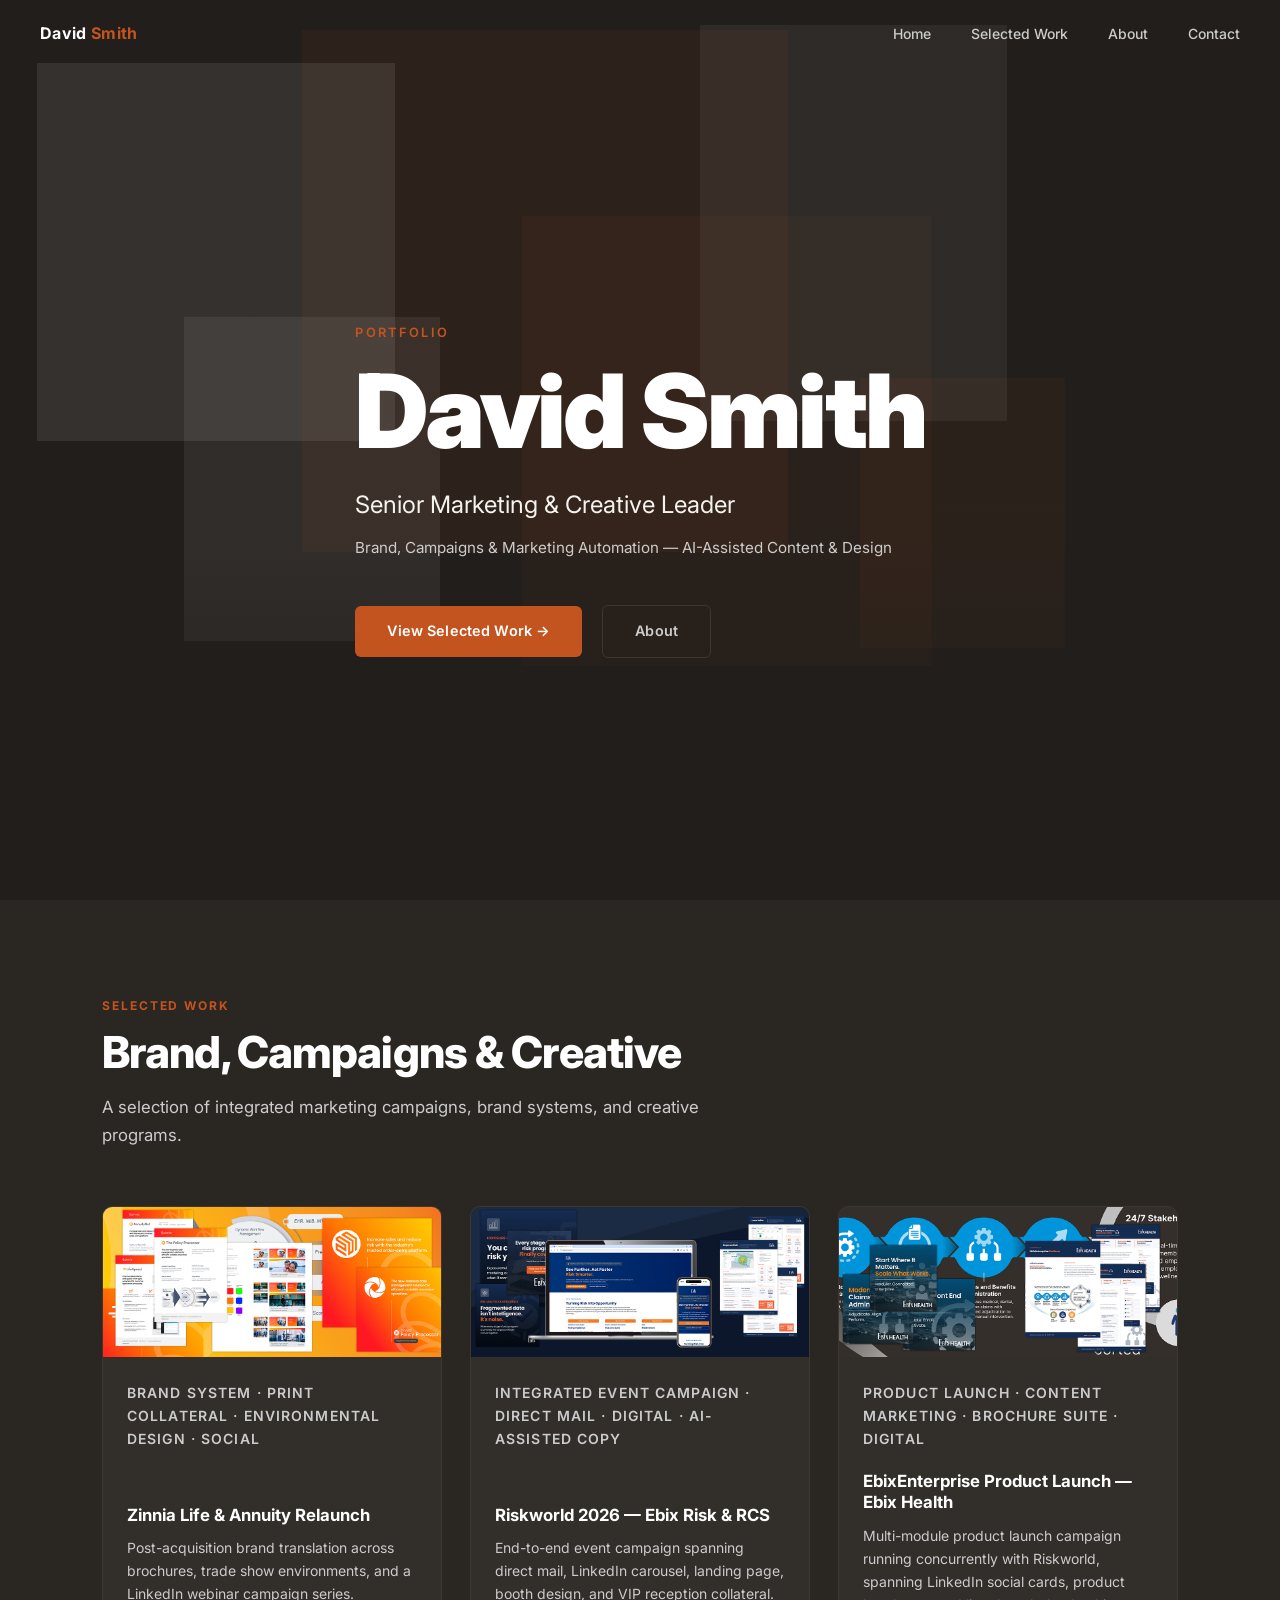
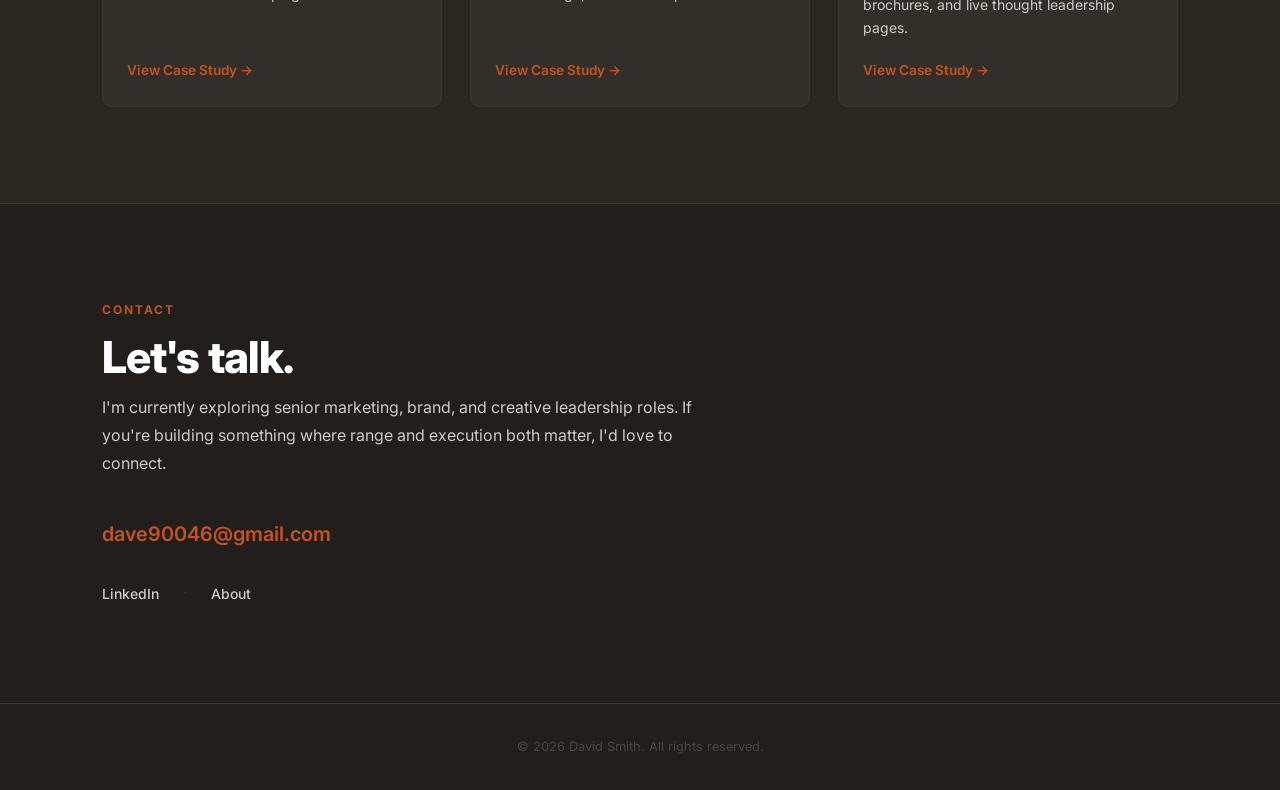
==== index.html @ 31175e0d "Update index.html" ====
<!DOCTYPE html>
<html lang="en">
<head>
  <meta charset="UTF-8" />
  <meta name="viewport" content="width=device-width, initial-scale=1.0" />
  <title>David Smith — Senior Marketing & Creative Leader</title>
  <link rel="stylesheet" href="styles.css" />
</head>
<body>

  <nav class="site-nav">
    <a href="index.html" class="nav-logo">David <span>Smith</span></a>
    <ul class="nav-links">
      <li><a href="index.html">Home</a></li>
      <li><a href="#selected-work">Selected Work</a></li>
      <li><a href="about.html">About</a></li>
      <li><a href="#contact">Contact</a></li>
    </ul>
    <button class="nav-toggle" aria-label="Toggle menu">
      <span></span><span></span><span></span>
    </button>
  </nav>

  <!-- HERO -->
  <section id="hero">
    <div class="hero-texture"></div>
    <div class="hero-content">
      <p class="hero-eyebrow">Portfolio</p>
      <h1 class="hero-name">David Smith</h1>
      <p class="hero-title">Senior Marketing &amp; Creative Leader</p>
      <p class="hero-descriptor">Brand, Campaigns &amp; Marketing Automation — AI-Assisted Content &amp; Design</p>
      <a href="#selected-work" class="btn btn-accent">View Selected Work →</a>
      <a href="about.html" class="btn btn-ghost">About</a>
    </div>
  </section>

  <!-- SELECTED WORK -->
  <section id="selected-work">
    <div class="container">
      <p class="eyebrow">Selected Work</p>
      <h2 class="section-title">Brand, Campaigns &amp; Creative</h2>
      <p class="section-lead">A selection of integrated marketing campaigns, brand systems, and creative programs.</p>

      <div class="work-grid">

        <!-- Card 1 -->
        <article class="work-card">
          <a href="zinnia/" class="card-full-link">
            <div class="card-thumb">
              <img src="images/preview-image-zinnia.png" alt="Zinnia Life and Annuity Relaunch preview" />
            </div>
            <div class="card-body">
              <p class="card-tags">Brand System · Print Collateral · Environmental Design · Social</p>
              <h3>Zinnia Life &amp; Annuity Relaunch</h3>
              <p>Post-acquisition brand translation across brochures, trade show environments, and a LinkedIn webinar campaign series.</p>
              <span class="card-link">View Case Study →</span>
            </div>
          </a>
        </article>

        <!-- Card 2 -->
        <article class="work-card">
          <a href="riskworld/" class="card-full-link">
            <div class="card-thumb">
              <img src="images/preview-image-riskworld.png" alt="Riskworld 2026 preview" />
            </div>
            <div class="card-body">
              <p class="card-tags">Integrated Event Campaign · Direct Mail · Digital · AI-Assisted Copy</p>
              <h3>Riskworld 2026 — Ebix Risk &amp; RCS</h3>
              <p>End-to-end event campaign spanning direct mail, LinkedIn carousel, landing page, booth design, and VIP reception collateral.</p>
              <span class="card-link">View Case Study →</span>
            </div>
          </a>
        </article>

        <!-- Card 3 -->
        <article class="work-card">
          <a href="ebixenterprise/" class="card-full-link">
            <div class="card-thumb">
              <img src="images/preview-image-ebix.png" alt="EbixEnterprise Product Launch preview" />
            </div>
            <div class="card-body">
              <p class="card-tags">Product Launch · Content Marketing · Brochure Suite · Digital</p>
              <h3>EbixEnterprise Product Launch — Ebix Health</h3>
              <p>Multi-module product launch campaign running concurrently with Riskworld, spanning LinkedIn social cards, product brochures, and live thought leadership pages.</p>
              <span class="card-link">View Case Study →</span>
            </div>
          </a>
        </article>

      </div>
    </div>
  </section>

  <!-- CONTACT -->
  <section id="contact">
    <div class="container">
      <div class="contact-inner">
        <p class="eyebrow">Contact</p>
        <h2 class="section-title">Let's talk.</h2>
        <p class="contact-sub">I'm currently exploring senior marketing, brand, and creative leadership roles. If you're building something where range and execution both matter, I'd love to connect.</p>
        <a href="mailto:dave90046@gmail.com" class="contact-email">dave90046@gmail.com</a>
        <div class="contact-links">
          <a href="#" class="contact-link">LinkedIn</a>
          <span class="contact-sep">·</span>
          <a href="about.html" class="contact-link">About</a>
        </div>
      </div>
    </div>
  </section>

  <footer>
    <p>&copy; 2026 David Smith. All rights reserved.</p>
  </footer>

  <script src="script.js"></script>
</body>
</html>
---- styles.css ----
@import url('https://fonts.googleapis.com/css2?family=Inter:wght@300;400;500;600;700;800;900&display=swap');

/* ── Variables ── */
:root {
  --bg:          #2a2622;
  --bg-dark:     #211e1b;
  --bg-card:     #322e2a;
  --bg-card2:    #3a3530;
  --accent:      #c4541f;
  --accent-h:    #d96025;
  --stone:       #f5f3ef;
  --text:        #ffffff;
  --text-2:      #cccccc;
  --border:      #3d3730;
  --ph-bg:       #1e1b18;
  --ph-border:   #2e2a26;
  --ph-text:     #4a4540;
  --radius:      6px;
  --max-w:       1140px;
}

/* ── Reset ── */
*, *::before, *::after { box-sizing: border-box; margin: 0; padding: 0; }
html { scroll-behavior: smooth; }
body {
  background: var(--bg);
  color: var(--text);
  font-family: 'Inter', system-ui, sans-serif;
  line-height: 1.7;
  -webkit-font-smoothing: antialiased;
}
img { display: block; width: 100%; height: auto; }
a { color: inherit; text-decoration: none; }

/* ── Layout ── */
.container {
  max-width: var(--max-w);
  margin: 0 auto;
  padding: 0 2rem;
}
section { padding: 6rem 0; }

/* ── Nav ── */
.site-nav {
  position: fixed;
  top: 0; left: 0; right: 0;
  z-index: 200;
  display: flex;
  align-items: center;
  justify-content: space-between;
  padding: 1.25rem 2.5rem;
  transition: background 0.3s, box-shadow 0.3s;
}
.site-nav.scrolled {
  background: rgba(33, 30, 27, 0.96);
  backdrop-filter: blur(12px);
  box-shadow: 0 1px 0 var(--border);
}
.nav-logo {
  font-size: 1rem;
  font-weight: 700;
  letter-spacing: 0.02em;
  color: var(--text);
}
.nav-logo span { color: var(--accent); }
.nav-links {
  display: flex;
  gap: 2.5rem;
  list-style: none;
}
.nav-links a {
  font-size: 0.875rem;
  font-weight: 500;
  color: var(--text-2);
  transition: color 0.2s;
}
.nav-links a:hover { color: var(--text); }

/* Hamburger */
.nav-toggle {
  display: none;
  flex-direction: column;
  gap: 5px;
  cursor: pointer;
  padding: 4px;
  background: none;
  border: none;
}
.nav-toggle span {
  display: block;
  width: 24px;
  height: 2px;
  background: var(--text);
  transition: transform 0.3s, opacity 0.3s;
}
.nav-toggle.open span:nth-child(1) { transform: translateY(7px) rotate(45deg); }
.nav-toggle.open span:nth-child(2) { opacity: 0; }
.nav-toggle.open span:nth-child(3) { transform: translateY(-7px) rotate(-45deg); }

/* ── Hero ── */
#hero {
  position: relative;
  min-height: 100vh;
  display: flex;
  align-items: center;
  overflow: hidden;
  background: var(--bg-dark);
}
.hero-texture {
  position: absolute;
  inset: 0;
  pointer-events: none;
  overflow: hidden;
}
.hero-texture::before {
  content: '';
  position: absolute;
  inset: 0;
  background:
    linear-gradient(rgba(245,243,239,0.09) 0%, rgba(245,243,239,0.09) 100%) 4% 12% / 28% 42% no-repeat,
    linear-gradient(rgba(196,84,31,0.07) 0%, rgba(196,84,31,0.07) 100%) 38% 8% / 38% 58% no-repeat,
    linear-gradient(rgba(245,243,239,0.06) 0%, rgba(245,243,239,0.06) 100%) 72% 5% / 24% 44% no-repeat,
    linear-gradient(rgba(196,84,31,0.05) 0%, rgba(196,84,31,0.05) 100%) 60% 48% / 32% 50% no-repeat,
    linear-gradient(rgba(245,243,239,0.07) 0%, rgba(245,243,239,0.07) 100%) 18% 55% / 20% 36% no-repeat,
    linear-gradient(rgba(196,84,31,0.06) 0%, rgba(196,84,31,0.06) 100%) 80% 60% / 16% 30% no-repeat;
}
.hero-texture::after {
  content: '';
  position: absolute;
  inset: 0;
  background: linear-gradient(to bottom, transparent 60%, var(--bg-dark) 100%);
}
.hero-content {
  position: relative;
  z-index: 2;
  max-width: var(--max-w);
  margin: 0 auto;
  padding: 0 2rem;
  padding-top: 5rem;
}
.hero-eyebrow {
  font-size: 0.8rem;
  font-weight: 600;
  letter-spacing: 0.18em;
  text-transform: uppercase;
  color: var(--accent);
  margin-bottom: 1.25rem;
}
.hero-name {
  font-size: clamp(3.5rem, 8vw, 6.5rem);
  font-weight: 900;
  line-height: 0.95;
  letter-spacing: -0.03em;
  color: var(--text);
  margin-bottom: 1.5rem;
}
.hero-title {
  font-size: clamp(1.1rem, 2.5vw, 1.5rem);
  font-weight: 400;
  color: var(--stone);
  margin-bottom: 0.6rem;
}
.hero-descriptor {
  font-size: 0.95rem;
  color: var(--text-2);
  margin-bottom: 2.75rem;
  max-width: 540px;
}
.btn {
  display: inline-block;
  padding: 0.85rem 2rem;
  border-radius: var(--radius);
  font-size: 0.9rem;
  font-weight: 600;
  letter-spacing: 0.01em;
  cursor: pointer;
  transition: background 0.2s, transform 0.15s;
}
.btn-accent {
  background: var(--accent);
  color: #fff;
}
.btn-accent:hover {
  background: var(--accent-h);
  transform: translateY(-1px);
}
.btn-ghost {
  background: transparent;
  color: var(--text-2);
  border: 1px solid var(--border);
  margin-left: 1rem;
}
.btn-ghost:hover {
  border-color: var(--text-2);
  color: var(--text);
}

/* ── Section Labels ── */
.eyebrow {
  font-size: 0.75rem;
  font-weight: 700;
  letter-spacing: 0.16em;
  text-transform: uppercase;
  color: var(--accent);
  margin-bottom: 0.75rem;
}
.section-title {
  font-size: clamp(1.75rem, 4vw, 2.75rem);
  font-weight: 800;
  line-height: 1.1;
  letter-spacing: -0.02em;
  color: var(--text);
  margin-bottom: 1rem;
}
.section-lead {
  font-size: 1.05rem;
  color: var(--text-2);
  max-width: 600px;
  margin-bottom: 3.5rem;
}

/* ── Selected Work Cards ── */
#selected-work { background: var(--bg); }
.work-grid {
  display: grid;
  grid-template-columns: repeat(3, 1fr);
  gap: 1.75rem;
}
.work-card {
  display: flex;
  flex-direction: column;
  background: var(--bg-card);
  border: 1px solid var(--border);
  border-radius: 10px;
  overflow: hidden;
  transition: border-color 0.25s, transform 0.25s;
}
.work-card:hover {
  border-color: var(--accent);
  transform: translateY(-3px);
}
.card-full-link {
  display: flex;
  flex-direction: column;
  height: 100%;
  color: inherit;
}
.card-thumb {
  display: block;
  overflow: hidden;
}
.card-thumb .img-placeholder { border-radius: 0; border: none; border-bottom: 1px solid var(--ph-border); }
.work-card:hover .card-thumb .img-placeholder { transform: scale(1.02); }
.card-body {
  padding: 1.5rem;
  display: flex;
  flex-direction: column;
  flex: 1;
}
.card-tags {
  font-size: 0.7rem;
  font-weight: 600;
  letter-spacing: 0.08em;
  text-transform: uppercase;
  color: var(--accent);
  margin-bottom: 0.6rem;
}
.card-body h3 {
  font-size: 1.05rem;
  font-weight: 700;
  line-height: 1.3;
  margin-bottom: 0.6rem;
  color: var(--text);
}
.card-body p {
  font-size: 0.875rem;
  color: var(--text-2);
  line-height: 1.65;
  flex: 1;
  margin-bottom: 1.25rem;
}
.card-link {
  font-size: 0.85rem;
  font-weight: 600;
  color: var(--accent);
  transition: color 0.2s;
  align-self: flex-start;
}
.work-card:hover .card-link { color: var(--accent-h); }

/* ── Contact Section ── */
#contact {
  background: var(--bg-dark);
  border-top: 1px solid var(--border);
}
.contact-inner {
  max-width: 620px;
}
.contact-inner .section-title { margin-bottom: 0.75rem; }
.contact-sub {
  color: var(--text-2);
  font-size: 1rem;
  margin-bottom: 2.5rem;
  line-height: 1.75;
}
.contact-email {
  display: inline-block;
  font-size: 1.25rem;
  font-weight: 600;
  color: var(--accent);
  border-bottom: 1px solid transparent;
  transition: border-color 0.2s;
  margin-bottom: 1.75rem;
}
.contact-email:hover { border-color: var(--accent); }
.contact-links {
  display: flex;
  gap: 1.5rem;
  align-items: center;
}
.contact-link {
  font-size: 0.875rem;
  font-weight: 500;
  color: var(--text-2);
  transition: color 0.2s;
}
.contact-link:hover { color: var(--text); }
.contact-sep { color: var(--border); }

/* ── Footer ── */
footer {
  background: var(--bg-dark);
  border-top: 1px solid var(--border);
  padding: 2rem;
  text-align: center;
  font-size: 0.8rem;
  color: var(--ph-text);
}

/* ── About Page ── */
.about-page { padding-top: 10rem; }
.about-grid {
  display: grid;
  grid-template-columns: 1fr 2fr;
  gap: 5rem;
  align-items: start;
  margin-top: 3rem;
}
.about-sidebar .eyebrow { margin-bottom: 2rem; }
.about-meta dt {
  font-size: 0.7rem;
  font-weight: 700;
  letter-spacing: 0.12em;
  text-transform: uppercase;
  color: var(--accent);
  margin-bottom: 0.25rem;
}
.about-meta dd {
  font-size: 0.9rem;
  color: var(--text);
  margin-bottom: 1.5rem;
}
.about-body p {
  color: var(--text-2);
  margin-bottom: 1.4rem;
  font-size: 1rem;
  line-height: 1.8;
}
.about-body p:last-of-type { margin-bottom: 2.5rem; }
.about-cta { display: flex; gap: 1rem; flex-wrap: wrap; }

/* ── Case Study Pages ── */
.cs-page { padding-top: 8rem; }
.cs-back {
  display: inline-flex;
  align-items: center;
  gap: 0.4rem;
  font-size: 0.8rem;
  font-weight: 600;
  letter-spacing: 0.08em;
  text-transform: uppercase;
  color: var(--text-2);
  margin-bottom: 3rem;
  transition: color 0.2s;
}
.cs-back:hover { color: var(--accent); }
.cs-header { max-width: 820px; margin-bottom: 4rem; }
.cs-title {
  font-size: clamp(2rem, 5vw, 3.5rem);
  font-weight: 900;
  line-height: 1.05;
  letter-spacing: -0.03em;
  margin-bottom: 0.75rem;
}
.cs-tagline {
  font-size: 0.875rem;
  color: var(--text-2);
  margin-bottom: 2rem;
}
.cs-intro {
  font-size: 1.05rem;
  color: var(--text-2);
  line-height: 1.8;
  max-width: 760px;
  padding-top: 1.5rem;
  border-top: 1px solid var(--border);
}
.cs-meta {
  display: flex;
  gap: 3rem;
  flex-wrap: wrap;
  margin-bottom: 1.5rem;
}
.cs-meta-item dt {
  font-size: 0.68rem;
  font-weight: 700;
  letter-spacing: 0.14em;
  text-transform: uppercase;
  color: var(--accent);
  margin-bottom: 0.2rem;
}
.cs-meta-item dd {
  font-size: 0.875rem;
  color: var(--text-2);
}

/* ── Deliverables ── */
.deliverables { padding: 4rem 0 6rem; }
.deliverable {
  margin-bottom: 3.5rem;
}
.deliverable figcaption {
  font-size: 0.85rem;
  color: var(--text-2);
  line-height: 1.65;
  margin-top: 1rem;
  padding-top: 1rem;
  border-top: 1px solid var(--border);
  max-width: 860px;
}
.deliverable-centered {
  max-width: 700px;
  margin-left: auto;
  margin-right: auto;
}

/* Two-column grid */
.img-grid-2col {
  display: grid;
  grid-template-columns: 1fr 1fr;
  gap: 1.5rem;
  margin-bottom: 3.5rem;
}
.img-grid-2col .deliverable { margin-bottom: 0; }

/* Zinnia brochure + banner layout */
.zinnia-brochure-grid {
  display: grid;
  grid-template-columns: 1fr 1fr;
  gap: 1.5rem;
  margin-bottom: 3.5rem;
  align-items: start;
}
.zinnia-brochure-grid .deliverable { margin-bottom: 0; }
.zinnia-brochure-grid .deliverable:nth-child(1) { grid-column: 1; grid-row: 1; }
.zinnia-brochure-grid .deliverable:nth-child(2) { grid-column: 1; grid-row: 2; }
.zinnia-brochure-grid .deliverable:nth-child(3) { grid-column: 1; grid-row: 3; }
.zinnia-brochure-grid .banner-figure { grid-column: 2; grid-row: 1 / 4; }

/* Riskworld brochure grid: 3 left col, 2 right col */
.riskworld-brochure-grid {
  display: grid;
  grid-template-columns: 1fr 1fr;
  gap: 1.5rem;
  margin-bottom: 3.5rem;
  align-items: start;
}
.riskworld-brochure-grid .deliverable { margin-bottom: 0; }
.riskworld-brochure-grid .deliverable:nth-child(1) { grid-column: 1; grid-row: 1; }
.riskworld-brochure-grid .deliverable:nth-child(2) { grid-column: 1; grid-row: 2; }
.riskworld-brochure-grid .deliverable:nth-child(3) { grid-column: 1; grid-row: 3; }
.riskworld-brochure-grid .deliverable:nth-child(4) { grid-column: 2; grid-row: 1; }
.riskworld-brochure-grid .deliverable:nth-child(5) { grid-column: 2; grid-row: 2; }

/* Reception suite */
.reception-suite {
  border-top: 1px solid var(--border);
  padding-top: 3.5rem;
  margin-bottom: 3.5rem;
}
.reception-suite-images {
  display: grid;
  grid-template-columns: 1fr 1fr;
  gap: 1.5rem;
  margin-bottom: 1rem;
}
.reception-suite-images .deliverable { margin-bottom: 0; }
.reception-suite-caption {
  text-align: center;
  font-size: 0.85rem;
  color: var(--text-2);
  line-height: 1.6;
}

/* Thought leadership links */
.tl-block {
  margin-bottom: 3.5rem;
}
.tl-block h4 {
  font-size: 0.75rem;
  font-weight: 700;
  letter-spacing: 0.14em;
  text-transform: uppercase;
  color: var(--text-2);
  margin-bottom: 1.5rem;
  padding-bottom: 0.75rem;
  border-bottom: 1px solid var(--border);
}
.tl-links { display: flex; flex-direction: column; gap: 0; }
.tl-link {
  display: flex;
  align-items: center;
  gap: 0.75rem;
  padding: 1.1rem 0;
  border-bottom: 1px solid var(--border);
  color: var(--accent);
  font-size: 1rem;
  font-weight: 500;
  transition: color 0.2s, gap 0.2s;
}
.tl-link:hover { color: var(--accent-h); gap: 1rem; }
.tl-link::after { content: '↗'; font-size: 0.85rem; }

/* ── Case Study Bottom Nav ── */
.cs-nav {
  display: flex;
  justify-content: space-between;
  align-items: flex-start;
  padding: 1.5rem 0;
  border-bottom: 1px solid var(--border);
  margin-bottom: 3.5rem;
}
.cs-nav-link {
  display: flex;
  flex-direction: column;
  gap: 0.3rem;
}
.cs-nav-link.next { align-items: flex-end; }
.cs-nav-label {
  font-size: 0.68rem;
  font-weight: 700;
  letter-spacing: 0.14em;
  text-transform: uppercase;
  color: var(--text);
}
.cs-nav-title {
  font-size: 0.95rem;
  font-weight: 700;
  color: var(--accent);
  transition: color 0.2s;
}
.cs-nav-link:hover .cs-nav-title { color: var(--accent-h); }
.cs-nav-spacer { flex: 1; }

/* ── Placeholder Images ── */
.img-placeholder {
  display: flex;
  flex-direction: column;
  align-items: center;
  justify-content: center;
  gap: 0.5rem;
  width: 100%;
  padding: 4rem 2rem;
  background: var(--ph-bg);
  border: 1px solid var(--ph-border);
  border-radius: var(--radius);
  overflow: hidden;
  transition: transform 0.3s ease;
}
.deliverable .img-placeholder:hover { transform: scale(1.02); }
.img-placeholder .ph-icon {
  width: 28px;
  height: 28px;
  opacity: 0.25;
}
.img-placeholder .ph-label {
  font-family: 'Courier New', monospace;
  font-size: 0.7rem;
  color: var(--ph-text);
  text-align: center;
  padding: 0 1rem;
}

/* ── Responsive ── */
@media (max-width: 900px) {
  .work-grid { grid-template-columns: 1fr; max-width: 480px; }
  .about-grid { grid-template-columns: 1fr; gap: 3rem; }
  .img-grid-2col { grid-template-columns: 1fr; }
  .zinnia-brochure-grid {
    grid-template-columns: 1fr;
  }
  .zinnia-brochure-grid .deliverable:nth-child(1),
  .zinnia-brochure-grid .deliverable:nth-child(2),
  .zinnia-brochure-grid .deliverable:nth-child(3),
  .zinnia-brochure-grid .banner-figure {
    grid-column: 1;
    grid-row: auto;
  }
  .riskworld-brochure-grid { grid-template-columns: 1fr; }
  .riskworld-brochure-grid .deliverable {
    grid-column: 1 !important;
    grid-row: auto !important;
  }
  .reception-suite-images { grid-template-columns: 1fr; }
}

@media (max-width: 768px) {
  .nav-links {
    position: fixed;
    top: 0; left: 0; right: 0; bottom: 0;
    background: var(--bg-dark);
    flex-direction: column;
    align-items: center;
    justify-content: center;
    gap: 2.5rem;
    transform: translateX(100%);
    transition: transform 0.35s ease;
    z-index: 190;
  }
  .nav-links.open { transform: translateX(0); }
  .nav-links a { font-size: 1.25rem; }
  .nav-toggle { display: flex; z-index: 195; }

  .site-nav { padding: 1.25rem 1.5rem; }
  section { padding: 4rem 0; }
  .container { padding: 0 1.25rem; }
  .hero-content { padding: 0 1.25rem; padding-top: 6rem; }
  .cs-page { padding-top: 6rem; }
  .cs-nav { flex-direction: column; gap: 1.5rem; align-items: flex-start; }
  .cs-nav-link.next { align-items: flex-start; }
  .about-page { padding-top: 7rem; }
  .cs-meta { gap: 1.5rem; }
  .btn-ghost { margin-left: 0; }
}
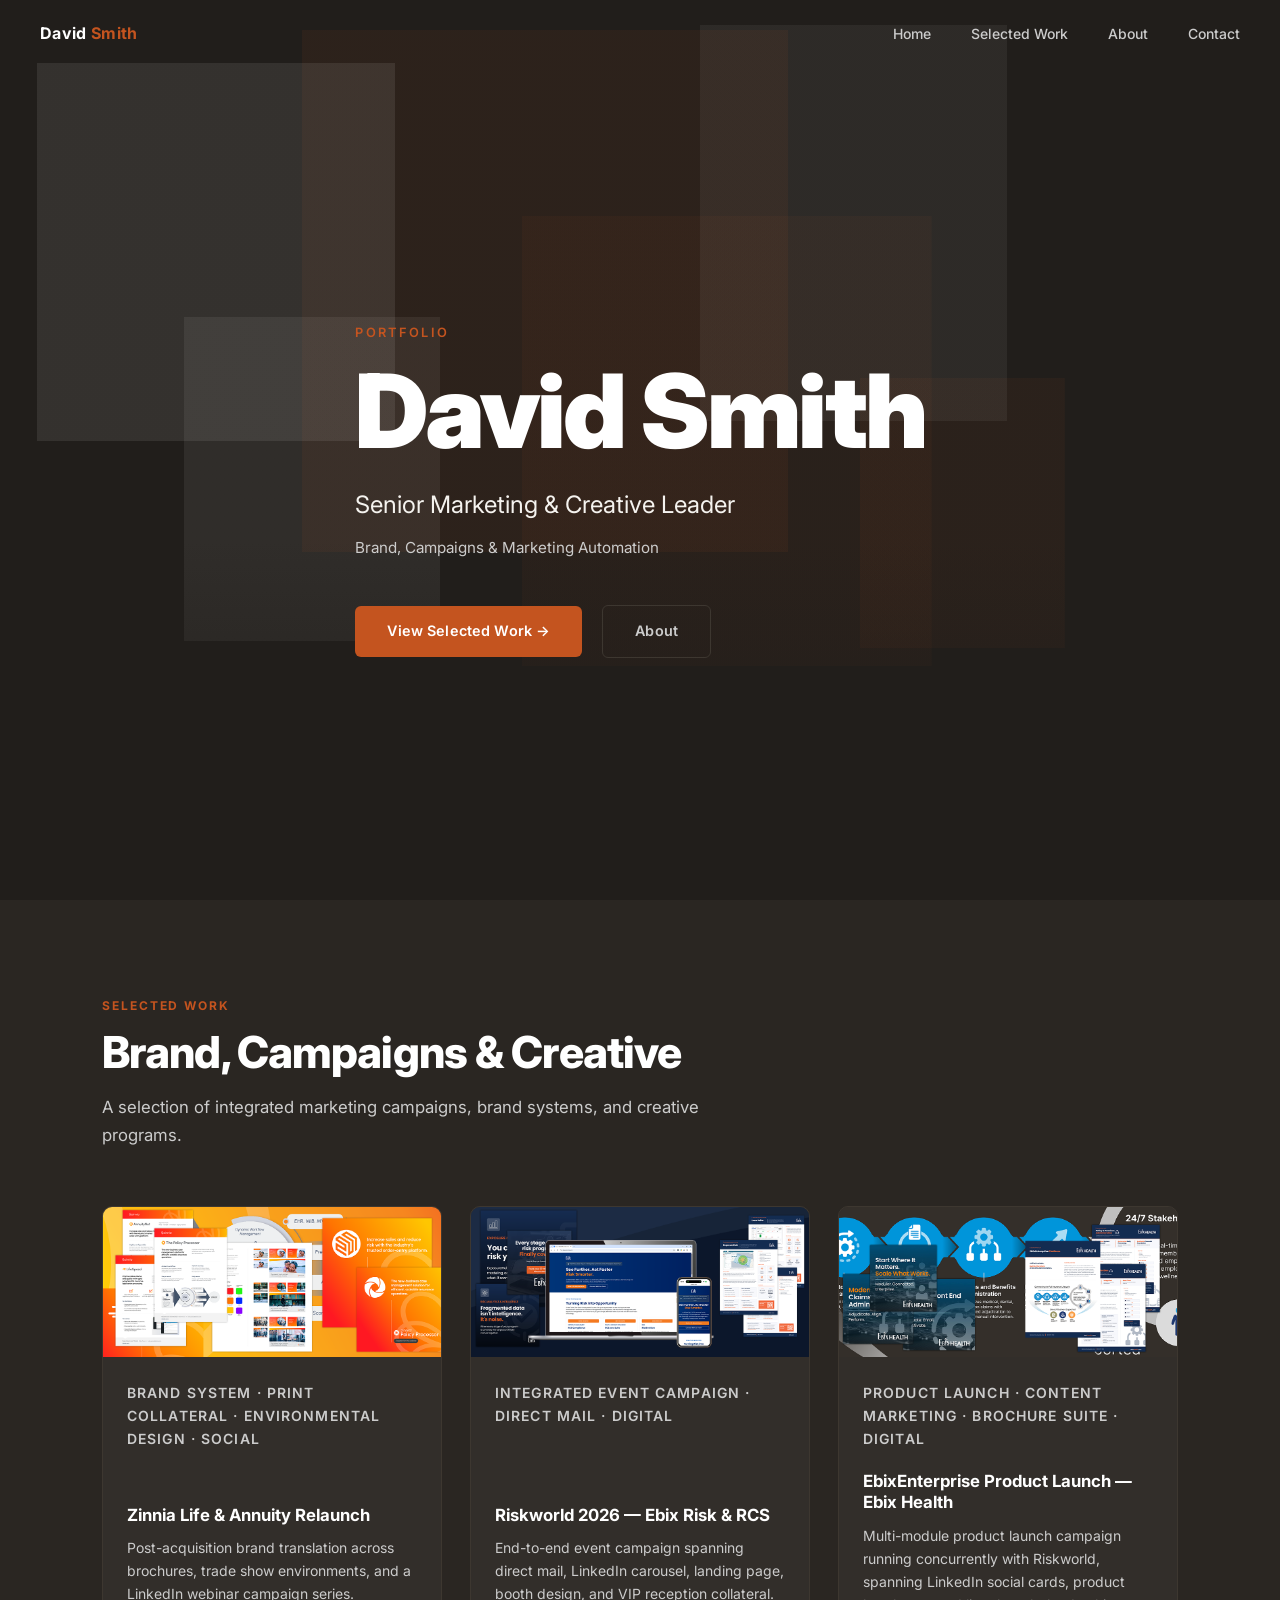
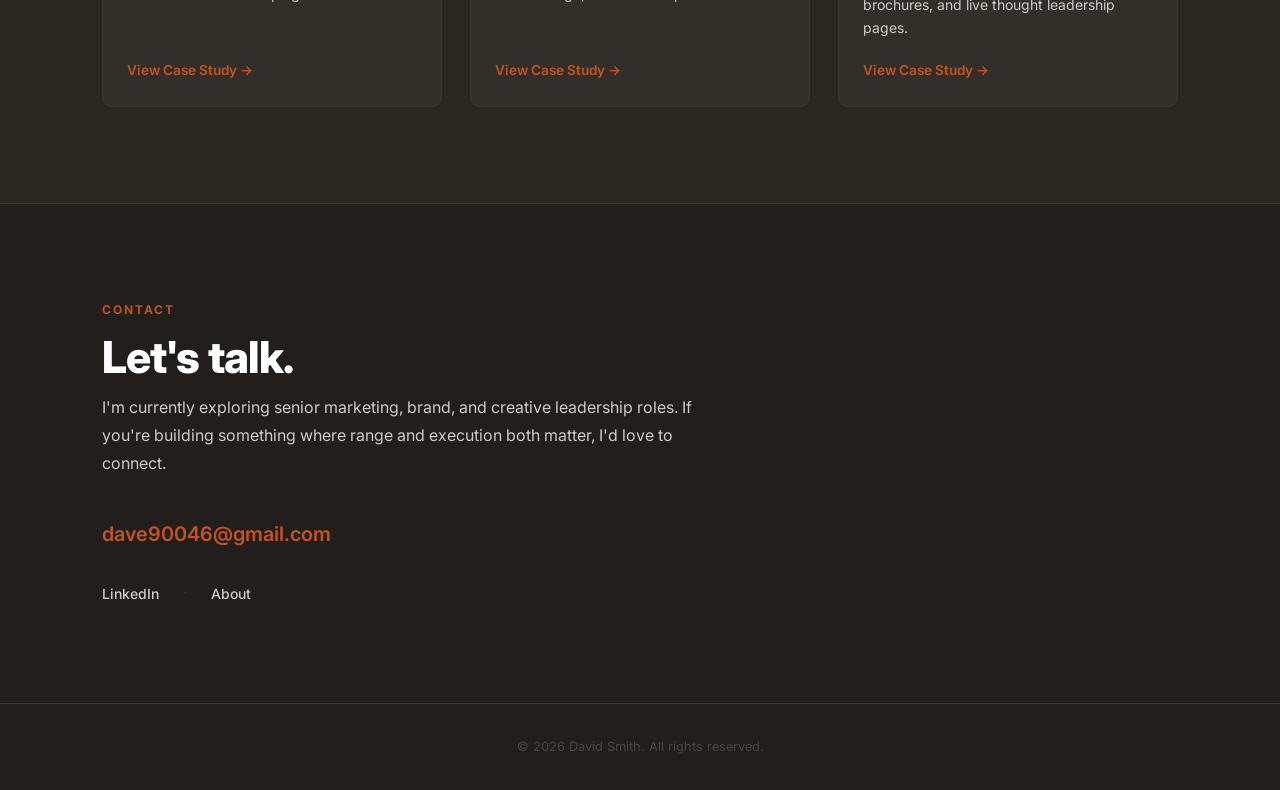
==== commit e18dd4fc: "Update copy: hero descriptor, Riskworld tags, LinkedIn links, tools lists, and case study captions -" ====
--- a/index.html
+++ b/index.html
@@ -28,7 +28,7 @@
       <p class="hero-eyebrow">Portfolio</p>
       <h1 class="hero-name">David Smith</h1>
       <p class="hero-title">Senior Marketing &amp; Creative Leader</p>
-      <p class="hero-descriptor">Brand, Campaigns &amp; Marketing Automation — AI-Assisted Content &amp; Design</p>
+      <p class="hero-descriptor">Brand, Campaigns &amp; Marketing Automation</p>
       <a href="#selected-work" class="btn btn-accent">View Selected Work →</a>
       <a href="about.html" class="btn btn-ghost">About</a>
     </div>
@@ -65,7 +65,7 @@
               <img src="images/preview-image-riskworld.png" alt="Riskworld 2026 preview" />
             </div>
             <div class="card-body">
-              <p class="card-tags">Integrated Event Campaign · Direct Mail · Digital · AI-Assisted Copy</p>
+              <p class="card-tags">Integrated Event Campaign · Direct Mail · Digital</p>
               <h3>Riskworld 2026 — Ebix Risk &amp; RCS</h3>
               <p>End-to-end event campaign spanning direct mail, LinkedIn carousel, landing page, booth design, and VIP reception collateral.</p>
               <span class="card-link">View Case Study →</span>
@@ -101,7 +101,7 @@
         <p class="contact-sub">I'm currently exploring senior marketing, brand, and creative leadership roles. If you're building something where range and execution both matter, I'd love to connect.</p>
         <a href="mailto:dave90046@gmail.com" class="contact-email">dave90046@gmail.com</a>
         <div class="contact-links">
-          <a href="#" class="contact-link">LinkedIn</a>
+          <a href="https://www.linkedin.com/in/david-smith-4bb11ba/" class="contact-link">LinkedIn</a>
           <span class="contact-sep">·</span>
           <a href="about.html" class="contact-link">About</a>
         </div>
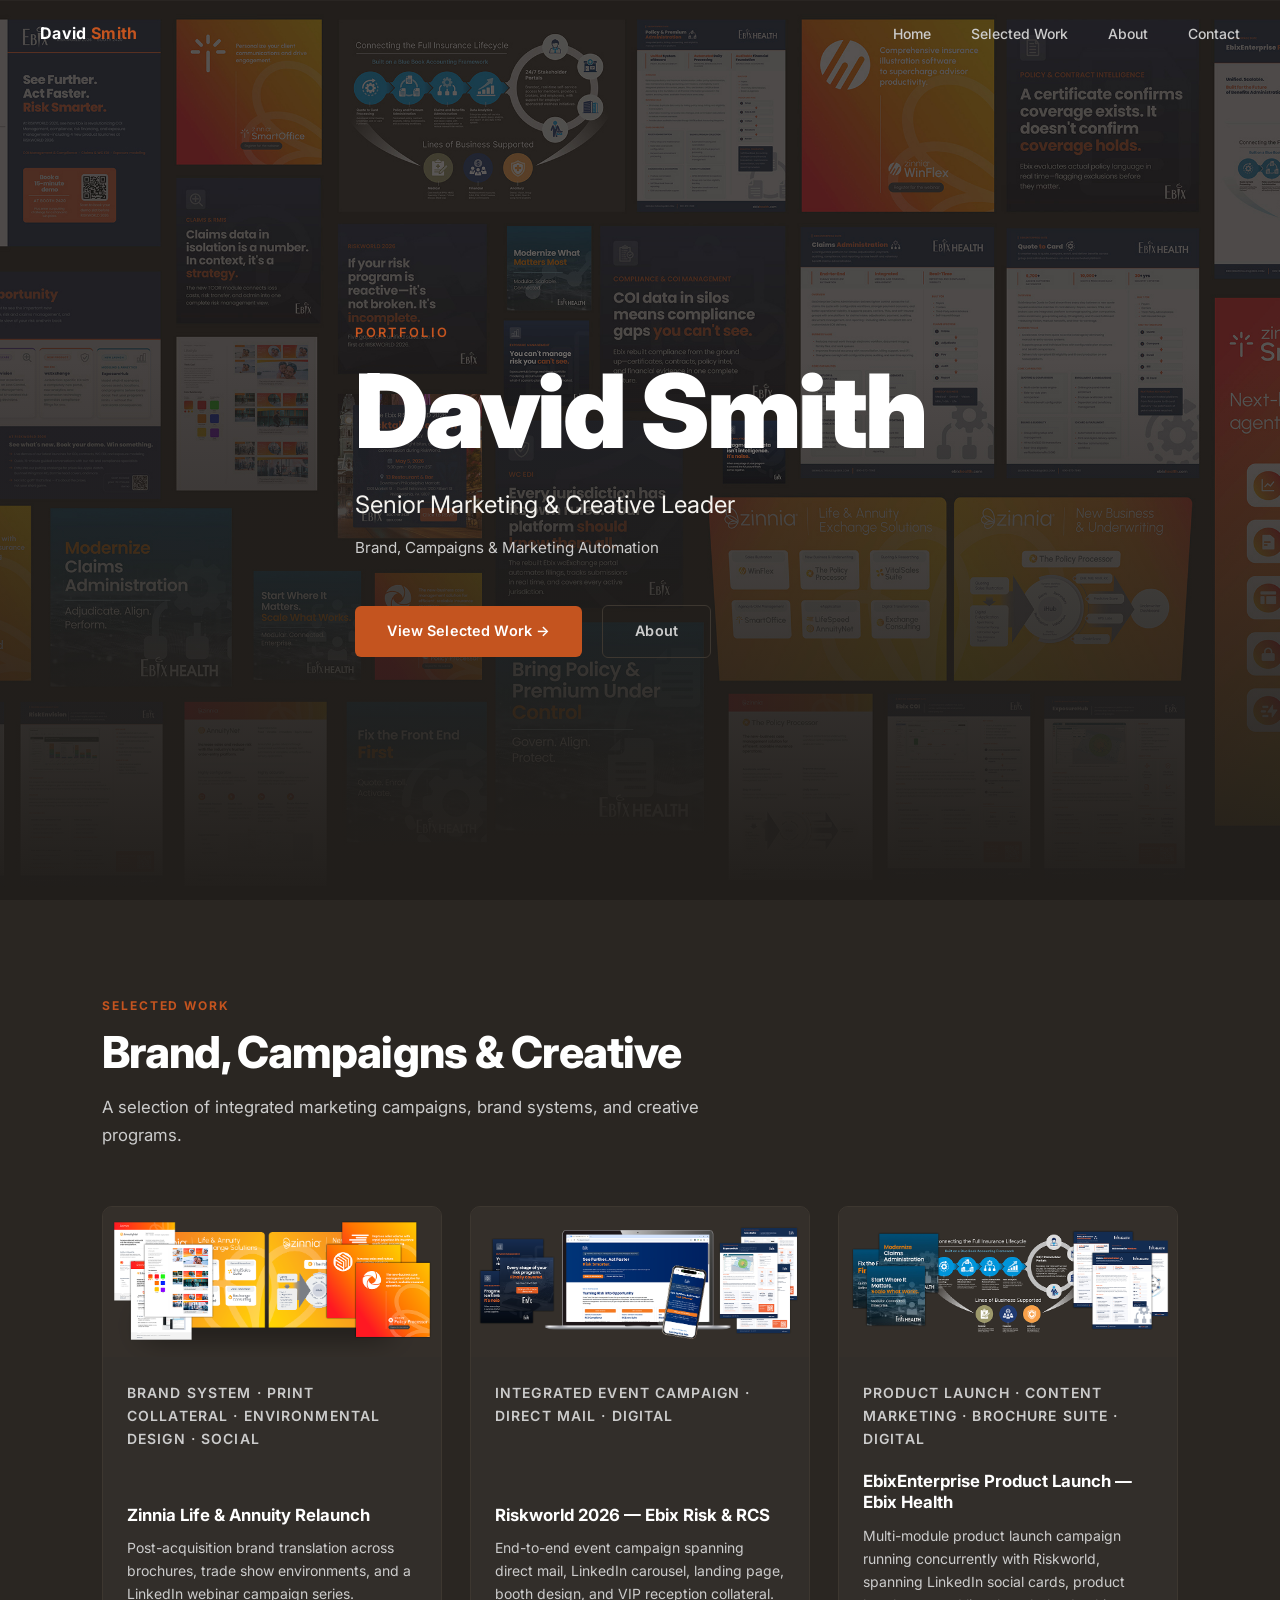
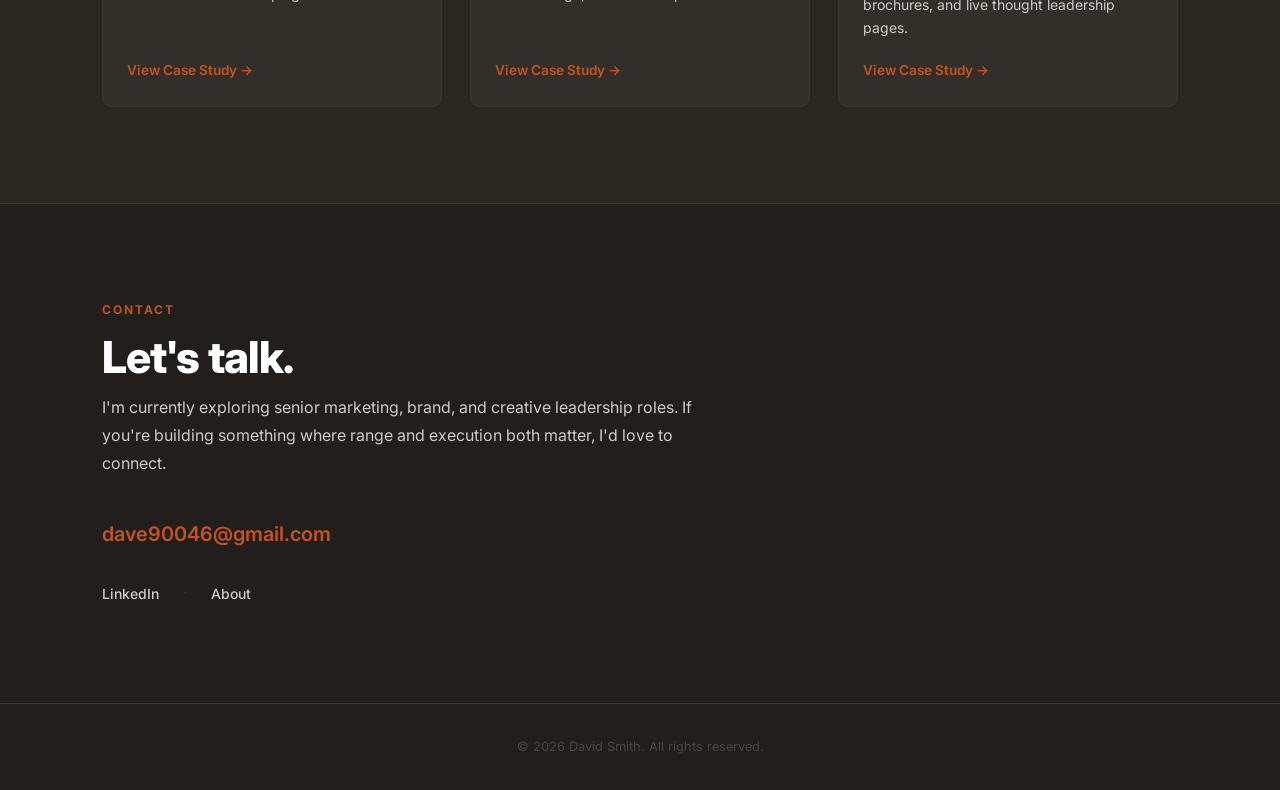
==== commit ef1969d1: "Tighten mobile hero/case study spacing, open LinkedIn links in new tab - Reduce mobile hero-content " ====
--- a/index.html
+++ b/index.html
@@ -101,7 +101,7 @@
         <p class="contact-sub">I'm currently exploring senior marketing, brand, and creative leadership roles. If you're building something where range and execution both matter, I'd love to connect.</p>
         <a href="mailto:dave90046@gmail.com" class="contact-email">dave90046@gmail.com</a>
         <div class="contact-links">
-          <a href="https://www.linkedin.com/in/david-smith-4bb11ba/" class="contact-link">LinkedIn</a>
+          <a href="https://www.linkedin.com/in/david-smith-4bb11ba/" target="_blank" rel="noopener" class="contact-link">LinkedIn</a>
           <span class="contact-sep">·</span>
           <a href="about.html" class="contact-link">About</a>
         </div>
--- a/styles.css
+++ b/styles.css
@@ -116,19 +116,13 @@
   content: '';
   position: absolute;
   inset: 0;
-  background:
-    linear-gradient(rgba(245,243,239,0.09) 0%, rgba(245,243,239,0.09) 100%) 4% 12% / 28% 42% no-repeat,
-    linear-gradient(rgba(196,84,31,0.07) 0%, rgba(196,84,31,0.07) 100%) 38% 8% / 38% 58% no-repeat,
-    linear-gradient(rgba(245,243,239,0.06) 0%, rgba(245,243,239,0.06) 100%) 72% 5% / 24% 44% no-repeat,
-    linear-gradient(rgba(196,84,31,0.05) 0%, rgba(196,84,31,0.05) 100%) 60% 48% / 32% 50% no-repeat,
-    linear-gradient(rgba(245,243,239,0.07) 0%, rgba(245,243,239,0.07) 100%) 18% 55% / 20% 36% no-repeat,
-    linear-gradient(rgba(196,84,31,0.06) 0%, rgba(196,84,31,0.06) 100%) 80% 60% / 16% 30% no-repeat;
+  background: url('images/david-texture.jpg') center / cover no-repeat;
 }
 .hero-texture::after {
   content: '';
   position: absolute;
   inset: 0;
-  background: linear-gradient(to bottom, transparent 60%, var(--bg-dark) 100%);
+  background: linear-gradient(to bottom, transparent 40%, var(--bg-dark) 100%);
 }
 .hero-content {
   position: relative;
@@ -384,7 +378,7 @@
   transition: color 0.2s;
 }
 .cs-back:hover { color: var(--accent); }
-.cs-header { max-width: 820px; margin-bottom: 4rem; }
+.cs-header { max-width: 820px; margin-bottom: 1.5rem; }
 .cs-title {
   font-size: clamp(2rem, 5vw, 3.5rem);
   font-weight: 900;
@@ -404,6 +398,7 @@
   max-width: 760px;
   padding-top: 1.5rem;
   border-top: 1px solid var(--border);
+  margin-bottom: 0;
 }
 .cs-meta {
   display: flex;
@@ -425,7 +420,7 @@
 }
 
 /* ── Deliverables ── */
-.deliverables { padding: 4rem 0 6rem; }
+.deliverables { padding: 1.5rem 0 6rem; }
 .deliverable {
   margin-bottom: 3.5rem;
 }
@@ -634,7 +629,7 @@
   .site-nav { padding: 1.25rem 1.5rem; }
   section { padding: 4rem 0; }
   .container { padding: 0 1.25rem; }
-  .hero-content { padding: 0 1.25rem; padding-top: 6rem; }
+  .hero-content { padding: 0 1.25rem; padding-top: 1.5rem; }
   .cs-page { padding-top: 6rem; }
   .cs-nav { flex-direction: column; gap: 1.5rem; align-items: flex-start; }
   .cs-nav-link.next { align-items: flex-start; }
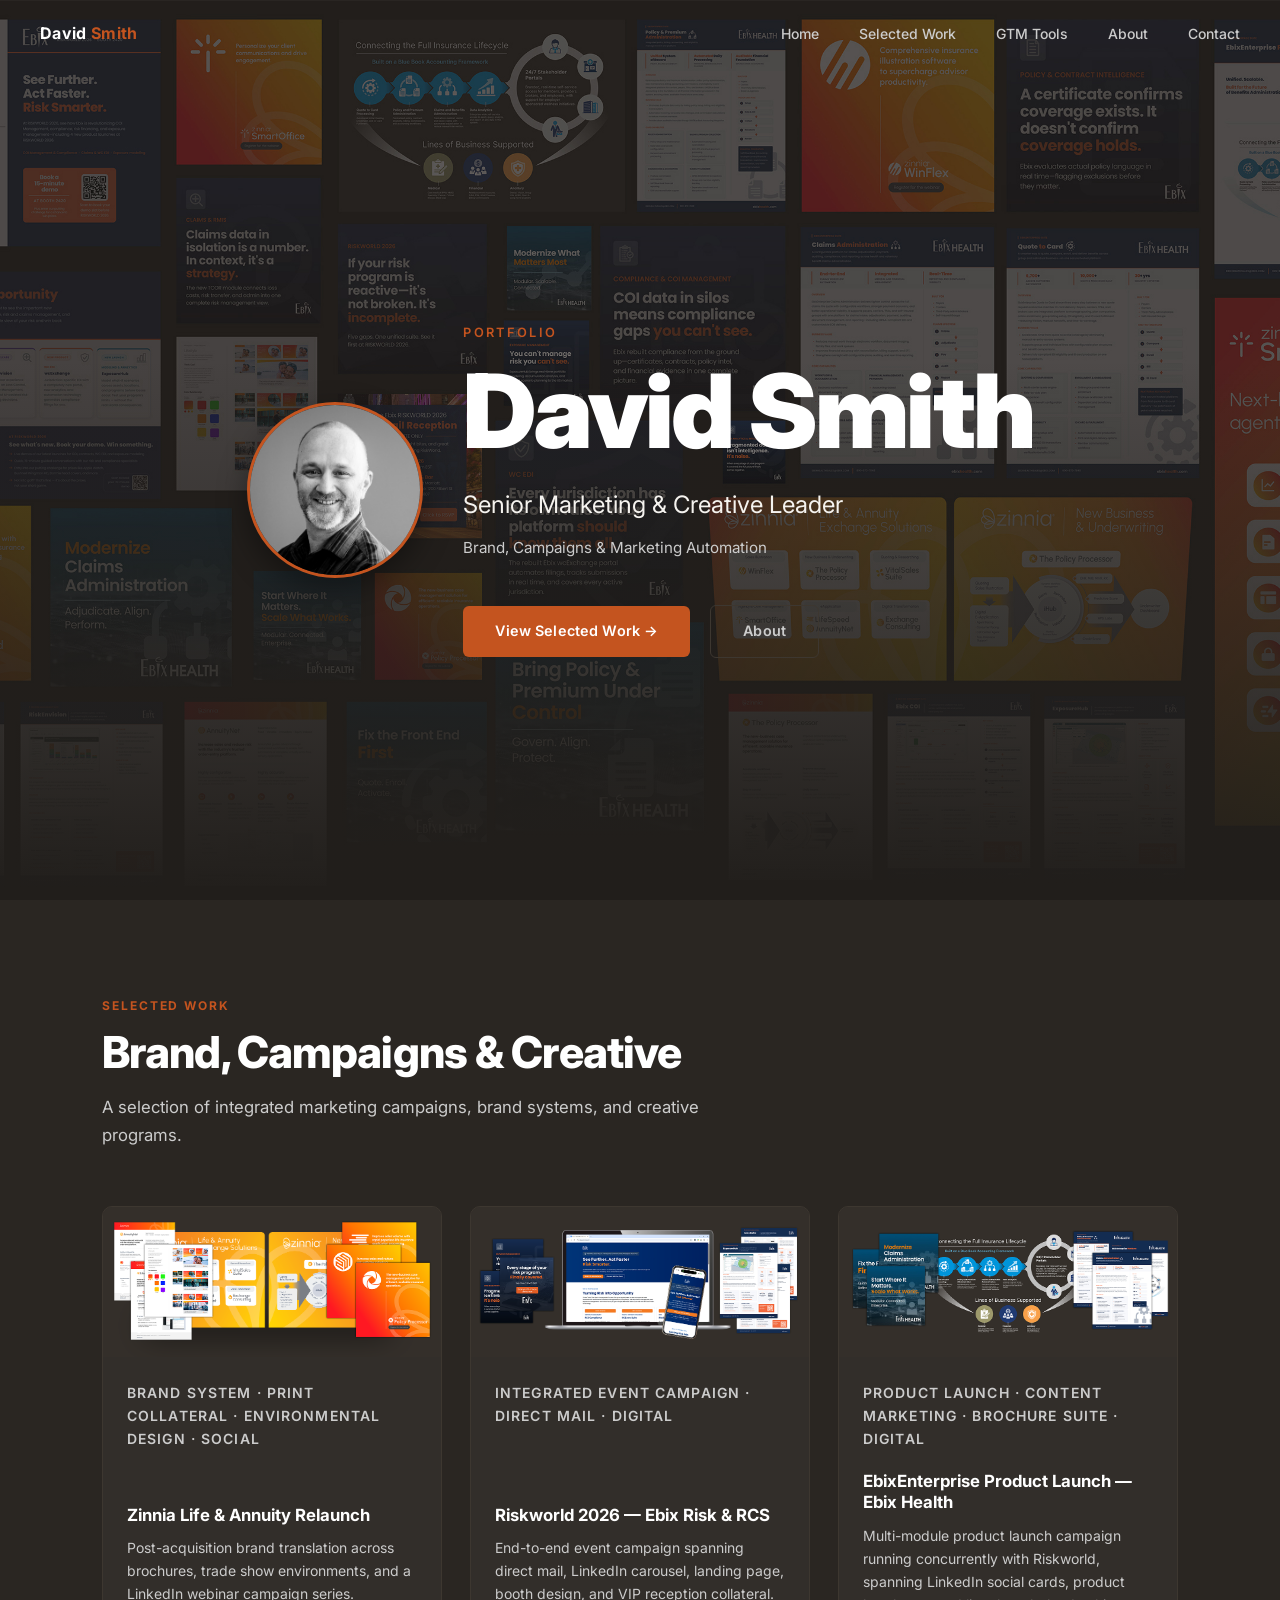
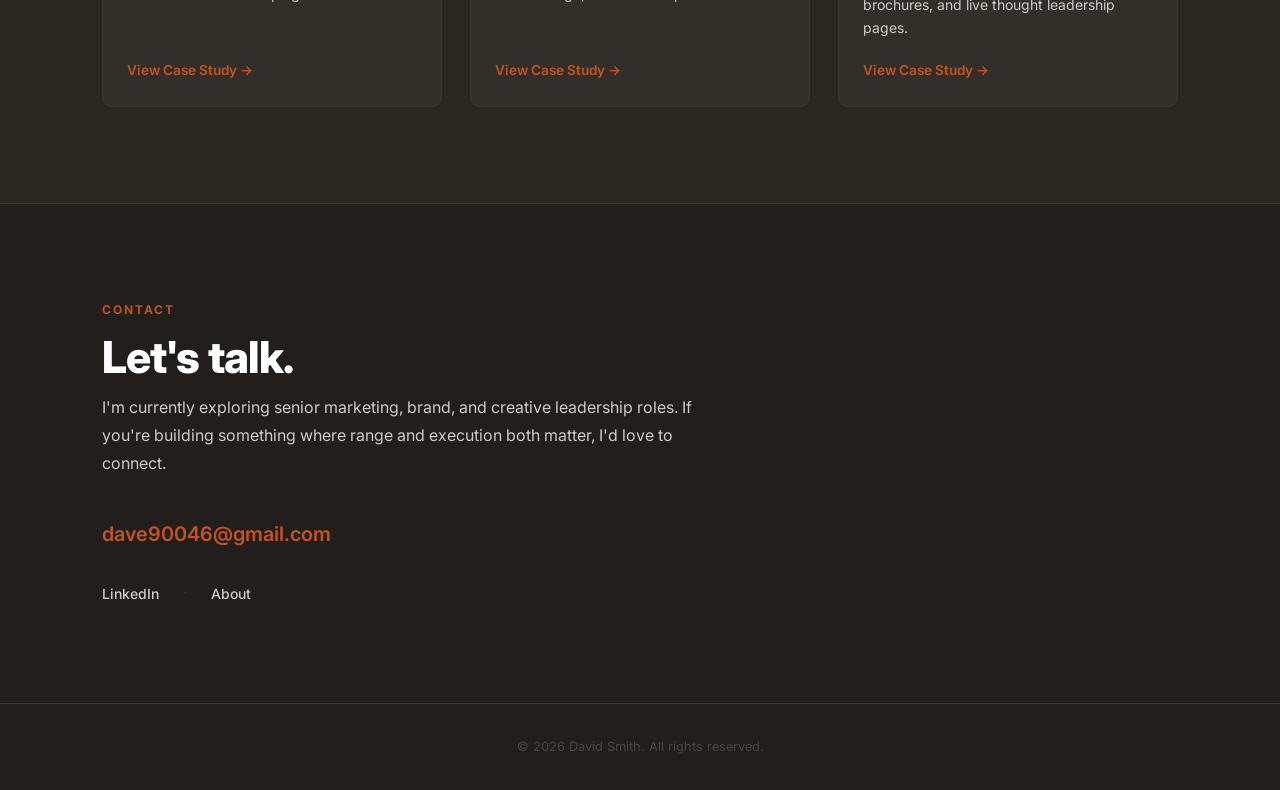
==== commit c42c0965: "Add headshot photo to homepage hero Places a circular portrait next to the name/title in the hero, s" ====
--- a/index.html
+++ b/index.html
@@ -9,10 +9,11 @@
 <body>
 
   <nav class="site-nav">
-    <a href="index.html" class="nav-logo">David <span>Smith</span></a>
+    <a href="https://davidsmithdesigns.com/" class="nav-logo">David <span>Smith</span></a>
     <ul class="nav-links">
-      <li><a href="index.html">Home</a></li>
+      <li><a href="https://davidsmithdesigns.com/">Home</a></li>
       <li><a href="#selected-work">Selected Work</a></li>
+      <li><a href="gtm-tools.html">GTM Tools</a></li>
       <li><a href="about.html">About</a></li>
       <li><a href="#contact">Contact</a></li>
     </ul>
@@ -25,12 +26,15 @@
   <section id="hero">
     <div class="hero-texture"></div>
     <div class="hero-content">
-      <p class="hero-eyebrow">Portfolio</p>
-      <h1 class="hero-name">David Smith</h1>
-      <p class="hero-title">Senior Marketing &amp; Creative Leader</p>
-      <p class="hero-descriptor">Brand, Campaigns &amp; Marketing Automation</p>
-      <a href="#selected-work" class="btn btn-accent">View Selected Work →</a>
-      <a href="about.html" class="btn btn-ghost">About</a>
+      <img src="images/david-headshot.png" alt="David Smith" class="hero-photo" width="176" height="176" />
+      <div class="hero-text">
+        <p class="hero-eyebrow">Portfolio</p>
+        <h1 class="hero-name">David Smith</h1>
+        <p class="hero-title">Senior Marketing &amp; Creative Leader</p>
+        <p class="hero-descriptor">Brand, Campaigns &amp; Marketing Automation</p>
+        <a href="#selected-work" class="btn btn-accent">View Selected Work →</a>
+        <a href="about.html" class="btn btn-ghost">About</a>
+      </div>
     </div>
   </section>
 
--- a/styles.css
+++ b/styles.css
@@ -56,6 +56,9 @@
   backdrop-filter: blur(12px);
   box-shadow: 0 1px 0 var(--border);
 }
+.site-nav.menu-open {
+  backdrop-filter: none;
+}
 .nav-logo {
   font-size: 1rem;
   font-weight: 700;
@@ -131,6 +134,18 @@
   margin: 0 auto;
   padding: 0 2rem;
   padding-top: 5rem;
+  display: flex;
+  align-items: center;
+  gap: 2.5rem;
+}
+.hero-photo {
+  flex-shrink: 0;
+  width: 11rem;
+  height: 11rem;
+  border-radius: 50%;
+  object-fit: cover;
+  border: 3px solid var(--accent);
+  box-shadow: 0 10px 30px rgba(0, 0, 0, 0.4);
 }
 .hero-eyebrow {
   font-size: 0.8rem;
@@ -169,6 +184,9 @@
   letter-spacing: 0.01em;
   cursor: pointer;
   transition: background 0.2s, transform 0.15s;
+  -webkit-appearance: none;
+  appearance: none;
+  border: none;
 }
 .btn-accent {
   background: var(--accent);
@@ -187,6 +205,13 @@
 .btn-ghost:hover {
   border-color: var(--text-2);
   color: var(--text);
+}
+.btn:focus {
+  outline: none;
+}
+.btn:focus-visible {
+  outline: 2px solid var(--accent-h);
+  outline-offset: 2px;
 }
 
 /* ── Section Labels ── */
@@ -584,6 +609,567 @@
   color: var(--ph-text);
   text-align: center;
   padding: 0 1rem;
+}
+
+/* ── GTM Tools Page ── */
+.gtm-page { padding-top: 10rem; }
+.gtm-page .section-lead { margin-bottom: 3.5rem; }
+
+/* Tabs */
+.tabs {}
+.tab-list {
+  display: flex;
+  flex-wrap: wrap;
+  gap: 0.5rem 0.5rem;
+  border-bottom: 1px solid var(--border);
+  margin-bottom: 2.5rem;
+}
+.tab-btn {
+  appearance: none;
+  background: none;
+  border: none;
+  cursor: pointer;
+  padding: 0.9rem 1.25rem;
+  font-family: inherit;
+  font-size: 0.9rem;
+  font-weight: 600;
+  color: var(--text-2);
+  position: relative;
+  transition: color 0.2s;
+}
+.tab-btn::after {
+  content: '';
+  position: absolute;
+  left: 0.25rem;
+  right: 0.25rem;
+  bottom: -1px;
+  height: 2px;
+  background: transparent;
+  transition: background 0.2s;
+}
+.tab-btn:hover { color: var(--text); }
+.tab-btn.active { color: var(--text); }
+.tab-btn.active::after { background: var(--accent); }
+
+.tab-panel { display: none; }
+.tab-panel.active { display: block; }
+
+.tool-desc {
+  font-size: 1rem;
+  color: var(--text-2);
+  max-width: 620px;
+  margin-bottom: 2.25rem;
+}
+
+/* ICP Research form */
+.icp-form { max-width: 620px; margin-bottom: 2rem; }
+.icp-form label {
+  display: block;
+  font-size: 0.75rem;
+  font-weight: 700;
+  letter-spacing: 0.1em;
+  text-transform: uppercase;
+  color: var(--accent);
+  margin-bottom: 0.6rem;
+}
+.icp-form-row {
+  display: flex;
+  gap: 0.75rem;
+  flex-wrap: wrap;
+}
+.icp-form-row input[type="text"] {
+  flex: 1;
+  min-width: 220px;
+  background: var(--ph-bg);
+  border: 1px solid var(--border);
+  border-radius: var(--radius);
+  padding: 0.85rem 1rem;
+  font-family: inherit;
+  font-size: 0.9rem;
+  color: var(--text);
+  transition: border-color 0.2s;
+}
+.icp-form-row input[type="text"]::placeholder { color: var(--ph-text); }
+.icp-form-row input[type="text"]:focus {
+  outline: none;
+  border-color: var(--accent);
+}
+.icp-form-actions {
+  display: flex;
+  gap: 0.75rem;
+}
+.icp-form-row .btn {
+  border: none;
+  font-family: inherit;
+}
+.icp-form-row .btn:disabled {
+  opacity: 0.6;
+  cursor: not-allowed;
+  transform: none;
+}
+.icp-export-btn {
+  display: inline-flex;
+  align-items: center;
+  justify-content: center;
+  width: 3.1rem;
+  flex-shrink: 0;
+  background: transparent;
+  color: var(--text-2);
+  border: 1px solid var(--border);
+  border-radius: var(--radius);
+  cursor: pointer;
+  -webkit-appearance: none;
+  appearance: none;
+  transition: border-color 0.2s, color 0.2s;
+}
+.icp-export-btn:hover:not(:disabled) {
+  border-color: var(--text-2);
+  color: var(--text);
+}
+.icp-export-btn:disabled {
+  opacity: 0.4;
+  cursor: not-allowed;
+}
+.icp-export-btn:focus {
+  outline: none;
+}
+.icp-export-btn:focus-visible {
+  outline: 2px solid var(--accent-h);
+  outline-offset: 2px;
+}
+.icp-export-btn svg {
+  width: 18px;
+  height: 18px;
+}
+
+/* Loading state */
+.icp-status {
+  align-items: center;
+  gap: 0.75rem;
+  font-size: 0.9rem;
+  color: var(--text-2);
+  margin-bottom: 2rem;
+}
+.icp-status:not([hidden]) { display: flex; }
+.spinner {
+  width: 18px;
+  height: 18px;
+  border: 2px solid var(--border);
+  border-top-color: var(--accent);
+  border-radius: 50%;
+  animation: spin 0.7s linear infinite;
+  flex-shrink: 0;
+}
+@keyframes spin { to { transform: rotate(360deg); } }
+
+/* Error state */
+.icp-error {
+  background: rgba(196, 84, 31, 0.1);
+  border: 1px solid var(--accent);
+  border-radius: var(--radius);
+  padding: 1.1rem 1.25rem;
+  font-size: 0.9rem;
+  color: var(--stone);
+  max-width: 620px;
+  margin-bottom: 2rem;
+}
+
+/* Results */
+.icp-results {
+  background: var(--bg-card);
+  border: 1px solid var(--border);
+  border-radius: 10px;
+  padding: 2rem 2.25rem;
+  max-width: 760px;
+}
+.icp-results:not([hidden]) { display: block; }
+.icp-section-block + .icp-section-block {
+  margin-top: 1.75rem;
+  padding-top: 1.75rem;
+  border-top: 1px solid var(--border);
+}
+.icp-section-title {
+  font-size: 0.75rem;
+  font-weight: 700;
+  letter-spacing: 0.1em;
+  text-transform: uppercase;
+  color: var(--accent);
+  margin-bottom: 0.9rem;
+}
+.icp-section-body p {
+  font-size: 0.95rem;
+  color: var(--text-2);
+  line-height: 1.75;
+  margin-bottom: 0.9rem;
+}
+.icp-section-body p:last-child { margin-bottom: 0; }
+.icp-section-body strong { color: var(--text); font-weight: 700; }
+.icp-section-body ul {
+  list-style: none;
+  display: flex;
+  flex-direction: column;
+  gap: 0.6rem;
+  margin-bottom: 0.9rem;
+}
+.icp-section-body ul:last-child { margin-bottom: 0; }
+.icp-section-body li {
+  font-size: 0.95rem;
+  color: var(--text-2);
+  line-height: 1.65;
+  padding-left: 1.1rem;
+  position: relative;
+}
+.icp-section-body li::before {
+  content: '—';
+  position: absolute;
+  left: 0;
+  color: var(--accent);
+}
+
+/* Lifecycle Journey Builder form */
+.journey-form { margin-bottom: 2rem; }
+.journey-form-actions {
+  display: flex;
+  gap: 0.75rem;
+}
+.journey-grid {
+  display: grid;
+  grid-template-columns: 1fr 1fr;
+  gap: 1.5rem 1.5rem;
+  max-width: 900px;
+  margin-bottom: 1.75rem;
+}
+.form-field { display: flex; flex-direction: column; }
+.form-field label {
+  font-size: 0.75rem;
+  font-weight: 700;
+  letter-spacing: 0.1em;
+  text-transform: uppercase;
+  color: var(--accent);
+  margin-bottom: 0.6rem;
+}
+.form-field input[type="text"],
+.form-field select {
+  background: var(--ph-bg);
+  border: 1px solid var(--border);
+  border-radius: var(--radius);
+  padding: 0.85rem 1rem;
+  font-family: inherit;
+  font-size: 0.9rem;
+  color: var(--text);
+  transition: border-color 0.2s;
+}
+.form-field select {
+  appearance: none;
+  background-image: url("data:image/svg+xml,%3Csvg xmlns='http://www.w3.org/2000/svg' viewBox='0 0 24 24' fill='none' stroke='%23cccccc' stroke-width='2' stroke-linecap='round' stroke-linejoin='round'%3E%3Cpath d='M6 9l6 6 6-6'/%3E%3C/svg%3E");
+  background-repeat: no-repeat;
+  background-position: right 0.9rem center;
+  background-size: 16px;
+  padding-right: 2.5rem;
+}
+.form-field select:invalid { color: var(--ph-text); }
+.form-field input[type="text"]::placeholder { color: var(--ph-text); }
+.form-field input[type="text"]:focus,
+.form-field select:focus {
+  outline: none;
+  border-color: var(--accent);
+}
+
+/* Journey result cards */
+.journey-results {
+  grid-template-columns: repeat(auto-fit, minmax(250px, 1fr));
+  gap: 1.5rem;
+}
+.journey-results:not([hidden]) { display: grid; }
+.journey-card {
+  display: flex;
+  flex-direction: column;
+  background: var(--bg-card);
+  border: 1px solid var(--border);
+  border-radius: 10px;
+  padding: 1.75rem;
+}
+.journey-card-stage {
+  font-size: 0.75rem;
+  font-weight: 700;
+  letter-spacing: 0.1em;
+  text-transform: uppercase;
+  color: var(--accent);
+  margin-bottom: 1.1rem;
+}
+.journey-card-block { margin-bottom: 1.1rem; }
+.journey-card-label {
+  display: block;
+  font-size: 0.68rem;
+  font-weight: 700;
+  letter-spacing: 0.12em;
+  text-transform: uppercase;
+  color: var(--text-2);
+  margin-bottom: 0.45rem;
+}
+.journey-card-subject-row {
+  display: flex;
+  flex-direction: column;
+  gap: 0.4rem;
+  background: rgba(196, 84, 31, 0.1);
+  border-left: 3px solid var(--accent);
+  border-radius: 4px;
+  padding: 0.7rem 0.9rem;
+}
+.journey-card-subject-text {
+  font-size: 0.95rem;
+  font-weight: 700;
+  color: var(--text);
+  line-height: 1.4;
+}
+.journey-card-char-count {
+  align-self: flex-end;
+  font-size: 0.7rem;
+  color: var(--text-2);
+  white-space: nowrap;
+}
+.journey-card-headline {
+  font-size: 1.1rem;
+  font-weight: 800;
+  color: var(--text);
+  line-height: 1.35;
+  margin-bottom: 0.9rem;
+}
+.journey-card-body {
+  font-size: 0.9rem;
+  color: var(--text-2);
+  line-height: 1.7;
+  margin-bottom: 1.25rem;
+}
+.journey-card-cta-block {
+  padding-top: 1.1rem;
+  border-top: 1px solid var(--border);
+}
+.journey-card-cta-btn {
+  display: inline-block;
+  background: var(--accent);
+  color: #fff;
+  border: none;
+  border-radius: var(--radius);
+  padding: 0.6rem 1.25rem;
+  font-family: inherit;
+  font-size: 0.82rem;
+  font-weight: 700;
+  cursor: default;
+}
+.journey-card-intent {
+  font-size: 0.825rem;
+  color: var(--text-2);
+  font-style: italic;
+  opacity: 0.85;
+  padding-top: 1rem;
+  border-top: 1px solid var(--border);
+}
+
+/* Performance Analyzer */
+.perf-toggle {
+  display: inline-flex;
+  background: var(--ph-bg);
+  border: 1px solid var(--border);
+  border-radius: var(--radius);
+  padding: 0.25rem;
+  gap: 0.25rem;
+  margin-bottom: 1.5rem;
+}
+.perf-toggle-btn {
+  -webkit-appearance: none;
+  appearance: none;
+  background: none;
+  border: none;
+  border-radius: 4px;
+  cursor: pointer;
+  padding: 0.55rem 1.25rem;
+  font-family: inherit;
+  font-size: 0.85rem;
+  font-weight: 600;
+  color: var(--text-2);
+  transition: background 0.2s, color 0.2s;
+}
+.perf-toggle-btn:hover { color: var(--text); }
+.perf-toggle-btn.active {
+  background: var(--accent);
+  color: #fff;
+}
+.perf-toggle-btn:focus {
+  outline: none;
+}
+.perf-toggle-btn:focus-visible {
+  outline: 2px solid var(--accent-h);
+  outline-offset: 2px;
+}
+
+.perf-actions {
+  display: flex;
+  flex-wrap: wrap;
+  gap: 0.75rem;
+  margin-bottom: 1.5rem;
+}
+.perf-upload-label {
+  display: inline-flex;
+  align-items: center;
+  justify-content: center;
+  background: transparent;
+  color: var(--text-2);
+  border: 1px solid var(--border);
+  border-radius: var(--radius);
+  padding: 0.85rem 2rem;
+  font-size: 0.9rem;
+  font-weight: 600;
+  letter-spacing: 0.01em;
+  cursor: pointer;
+  transition: border-color 0.2s, color 0.2s;
+}
+.perf-upload-label:hover {
+  border-color: var(--text-2);
+  color: var(--text);
+}
+
+.perf-empty {
+  font-size: 0.9rem;
+  color: var(--text-2);
+  max-width: 620px;
+  margin-bottom: 2rem;
+}
+.perf-empty:not([hidden]) { display: block; }
+
+.perf-chart-section:not([hidden]) { display: block; }
+
+.perf-chart-card {
+  background: var(--bg-card);
+  border: 1px solid var(--border);
+  border-radius: 10px;
+  padding: 2rem 2.25rem;
+  margin-bottom: 1.75rem;
+}
+.perf-chart-header {
+  display: flex;
+  align-items: center;
+  justify-content: space-between;
+  gap: 1rem;
+  margin-bottom: 1.5rem;
+}
+.perf-chart-title {
+  font-size: 1.1rem;
+  font-weight: 800;
+  color: var(--text);
+}
+.perf-chart-wrap {
+  position: relative;
+  height: 420px;
+  margin-bottom: 1.75rem;
+}
+.perf-encoding-legend {
+  font-size: 0.8rem;
+  color: var(--text-2);
+  text-align: center;
+  margin-bottom: 1.25rem;
+}
+.perf-insights-title {
+  margin-bottom: 1.5rem;
+}
+
+.perf-insights-summary {
+  font-size: 0.95rem;
+  color: var(--text-2);
+  line-height: 1.65;
+  margin-bottom: 1.25rem;
+}
+
+.perf-quadrant-legend {
+  display: grid;
+  grid-template-columns: 1fr 1fr;
+  gap: 1px;
+  background: var(--border);
+  border: 1px solid var(--border);
+  border-radius: 8px;
+  overflow: hidden;
+}
+.perf-quadrant-item {
+  background: var(--bg-card2);
+  padding: 1rem 1.25rem;
+}
+.perf-quadrant-item-title {
+  font-size: 0.75rem;
+  font-weight: 700;
+  letter-spacing: 0.08em;
+  text-transform: uppercase;
+  color: var(--accent);
+  margin-bottom: 0.4rem;
+}
+.perf-quadrant-item-desc {
+  font-size: 0.85rem;
+  color: var(--text-2);
+  line-height: 1.6;
+}
+#perf-quadrant-legend .perf-quadrant-item-title {
+  color: #ffffff;
+}
+.perf-quadrant-swatch {
+  display: inline-block;
+  width: 1.14em;
+  height: 1.14em;
+  margin-right: 0.5em;
+  border-radius: 2px;
+  vertical-align: middle;
+}
+
+.perf-table-card {
+  background: var(--bg-card);
+  border: 1px solid var(--border);
+  border-radius: 10px;
+  padding: 1.5rem;
+  margin-bottom: 1.75rem;
+}
+.perf-table-wrap { overflow-x: auto; }
+.perf-table {
+  width: 100%;
+  border-collapse: collapse;
+  font-size: 0.85rem;
+  white-space: nowrap;
+}
+.perf-table th {
+  text-align: left;
+  font-size: 0.7rem;
+  font-weight: 700;
+  letter-spacing: 0.08em;
+  text-transform: uppercase;
+  color: var(--text-2);
+  padding: 0.75rem 1rem;
+  border-bottom: 1px solid var(--border);
+  cursor: pointer;
+  user-select: none;
+  transition: color 0.2s;
+}
+.perf-table th:hover { color: var(--text); }
+.perf-table th .perf-sort-arrow {
+  display: inline-block;
+  margin-left: 0.35rem;
+  color: var(--accent);
+}
+.perf-table td {
+  padding: 0.75rem 1rem;
+  border-bottom: 1px solid var(--border);
+  color: var(--text-2);
+}
+.perf-table tbody tr:last-child td { border-bottom: none; }
+.perf-table tbody tr:hover { background: rgba(196, 84, 31, 0.06); }
+.perf-table td.perf-cell-name { color: var(--text); font-weight: 600; }
+
+.perf-retry-btn {
+  background: none;
+  border: none;
+  padding: 0;
+  color: var(--accent);
+  font-weight: 700;
+  font-family: inherit;
+  font-size: 0.9rem;
+  cursor: pointer;
+  text-decoration: underline;
 }
 
 /* ── Responsive ── */
@@ -629,11 +1215,25 @@
   .site-nav { padding: 1.25rem 1.5rem; }
   section { padding: 4rem 0; }
   .container { padding: 0 1.25rem; }
-  .hero-content { padding: 0 1.25rem; padding-top: 1.5rem; }
+  .hero-content { padding: 0 1.25rem; padding-top: 1.5rem; flex-direction: column; align-items: flex-start; gap: 1.5rem; }
+  .hero-photo { width: 7rem; height: 7rem; }
   .cs-page { padding-top: 6rem; }
   .cs-nav { flex-direction: column; gap: 1.5rem; align-items: flex-start; }
   .cs-nav-link.next { align-items: flex-start; }
   .about-page { padding-top: 7rem; }
+  .gtm-page { padding-top: 7rem; }
   .cs-meta { gap: 1.5rem; }
   .btn-ghost { margin-left: 0; }
-}
+  .icp-form-row { flex-direction: column; align-items: stretch; }
+  .icp-form-row .btn { margin-left: 0; }
+  .icp-form-actions { align-items: stretch; }
+  .icp-form-actions .btn { flex: 1; }
+  .icp-results { padding: 1.5rem; }
+  .journey-grid { grid-template-columns: 1fr; }
+  .journey-form-actions { align-items: stretch; }
+  .journey-form-actions .btn { flex: 1; }
+  .perf-actions { flex-direction: column; align-items: stretch; }
+  .perf-chart-card { padding: 1.5rem; }
+  .perf-chart-wrap { height: 320px; }
+  .perf-quadrant-legend { grid-template-columns: 1fr; }
+}
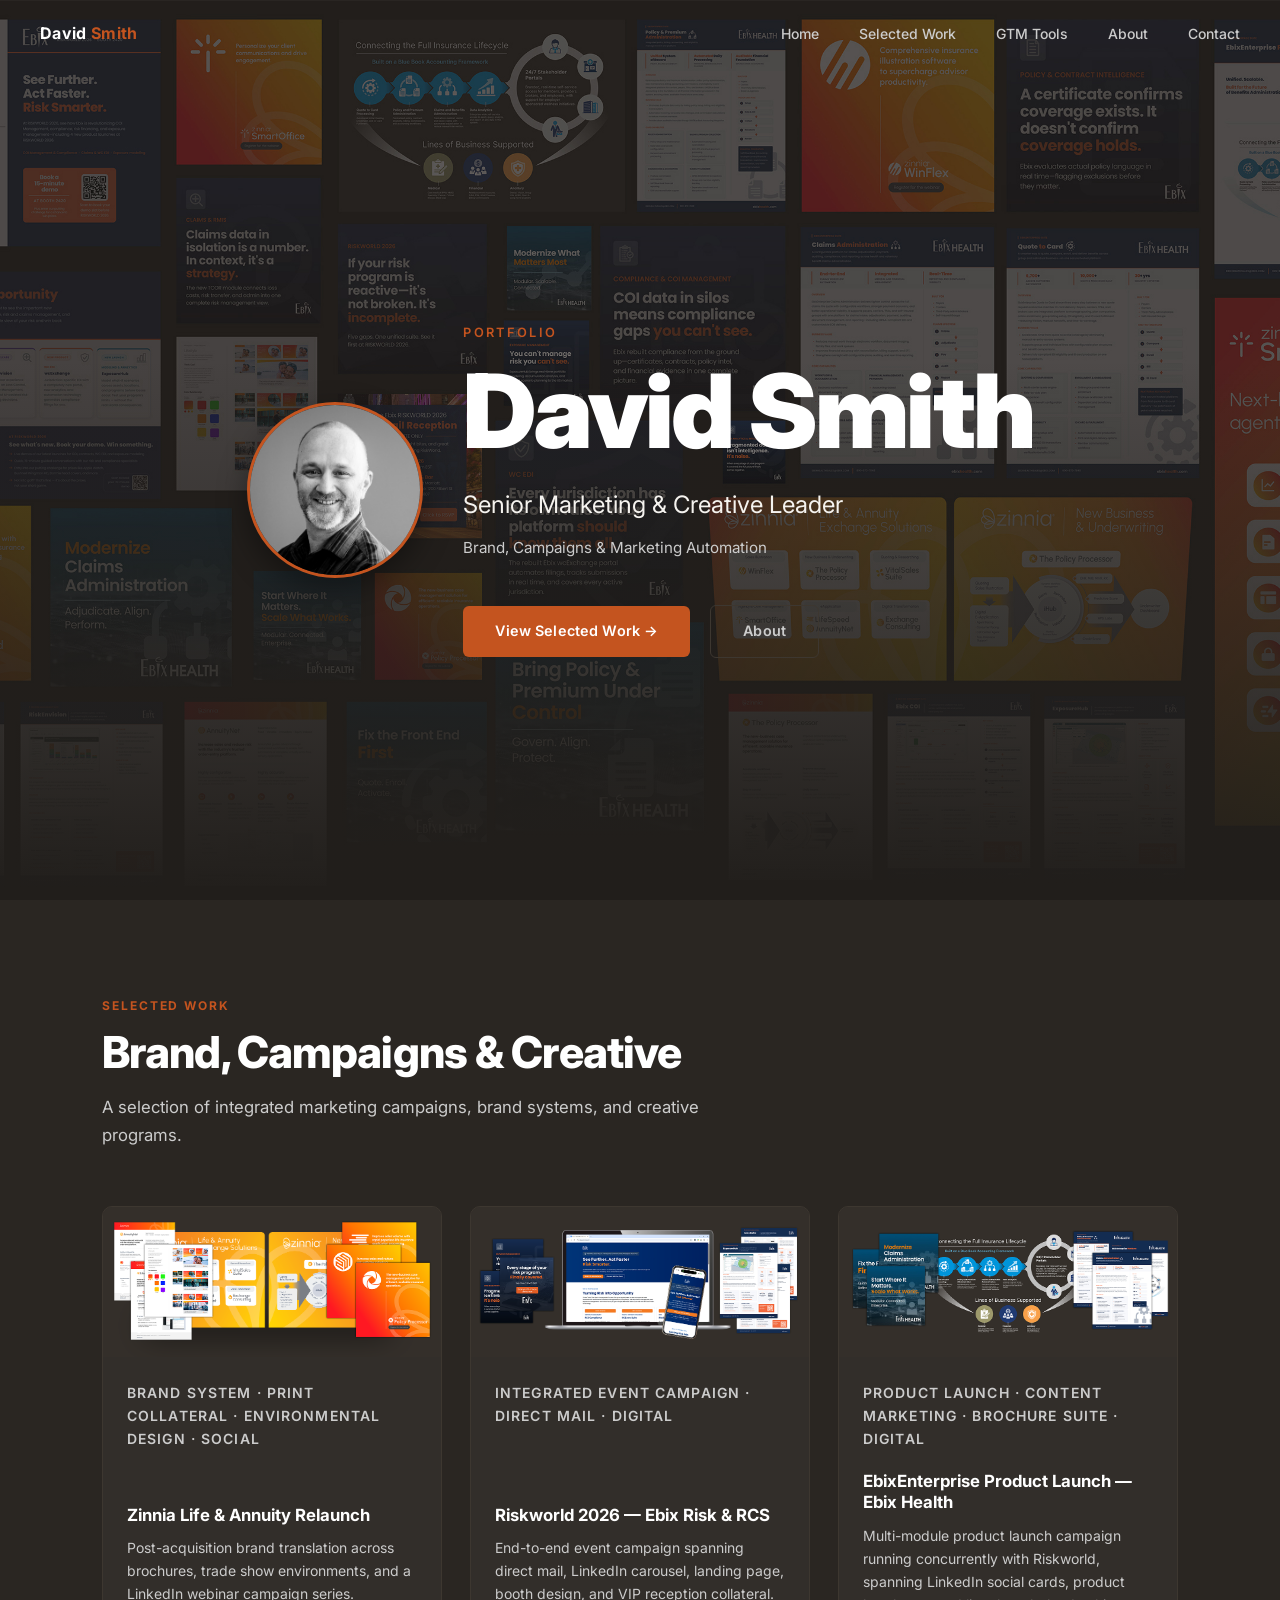
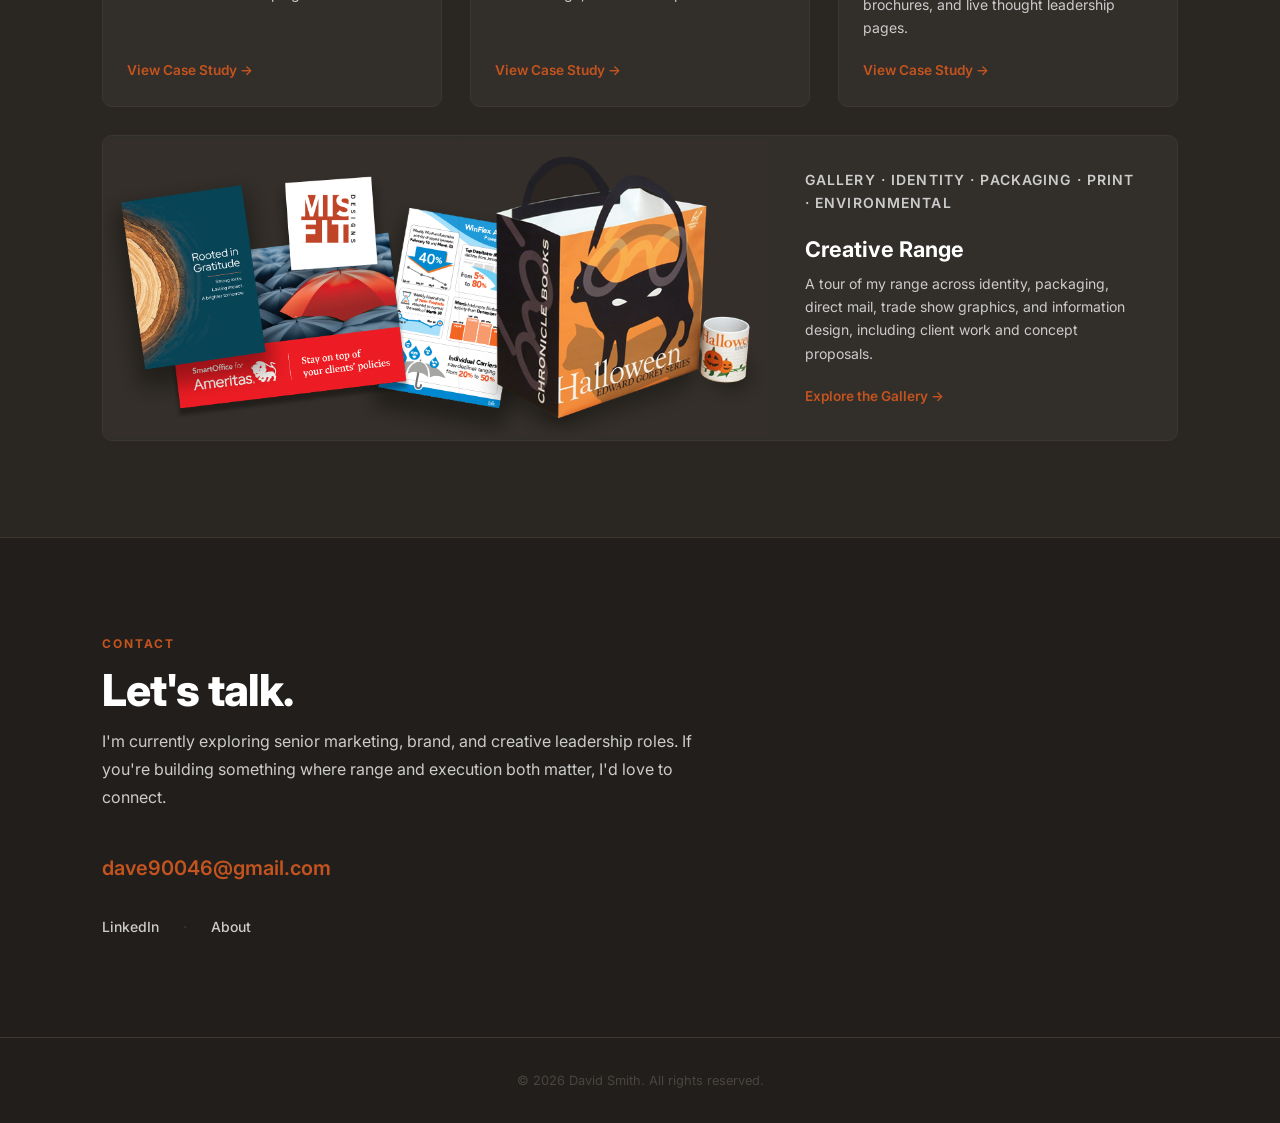
==== commit 81f2997c: "Add Creative Range gallery page and homepage card - New page creative-range/index.html with images i" ====
--- a/index.html
+++ b/index.html
@@ -92,6 +92,21 @@
           </a>
         </article>
 
+        <!-- Card 4 (wide, spans the full row) -->
+        <article class="work-card work-card-wide">
+          <a href="creative-range/" class="card-full-link">
+            <div class="card-thumb">
+              <img src="images/preview-image-creative-range.png" alt="Collage of creative work: Misfit Designs logo, SmartOffice postcard, Thanksgiving card, Bluegrass festival poster, and Chronicle Books Halloween bag" />
+            </div>
+            <div class="card-body">
+              <p class="card-tags">Gallery · Identity · Packaging · Print · Environmental</p>
+              <h3>Creative Range</h3>
+              <p>A tour of my range across identity, packaging, direct mail, trade show graphics, and information design, including client work and concept proposals.</p>
+              <span class="card-link">Explore the Gallery →</span>
+            </div>
+          </a>
+        </article>
+
       </div>
     </div>
   </section>
--- a/styles.css
+++ b/styles.css
@@ -1237,3 +1237,61 @@
   .perf-chart-wrap { height: 320px; }
   .perf-quadrant-legend { grid-template-columns: 1fr; }
 }
+
+/* ─────────────────────────────────────────────
+   ADDITIONS FOR THE CREATIVE RANGE PAGE
+   Append to the end of styles.css, ABOVE the existing
+   "── Responsive ──" block if you want to keep media queries together,
+   or simply at the very bottom (the media queries below are self-contained).
+   ───────────────────────────────────────────── */
+
+/* ── Homepage: wide 4th card (spans the full row) ── */
+.work-card-wide { grid-column: 1 / -1; }
+.work-card-wide .card-full-link { flex-direction: row; align-items: stretch; }
+.work-card-wide .card-thumb {
+  flex: 0 0 62%;
+  display: flex;
+  align-items: center;
+  background: var(--bg-card);
+}
+.work-card-wide .card-body {
+  justify-content: center;
+  padding: 2rem 2.25rem;
+}
+.work-card-wide .card-body h3 { font-size: 1.35rem; }
+.work-card-wide .card-body p { flex: 0 1 auto; max-width: 420px; }
+
+/* ── Creative Range page ── */
+.range-page .deliverable img.tile { border-radius: var(--radius); }
+
+/* Centered feature images (bag + die cut) */
+.deliverable-feature {
+  max-width: 820px;
+  margin-left: auto;
+  margin-right: auto;
+}
+
+/* Two-column grid, images keep natural height */
+.range-grid {
+  display: grid;
+  grid-template-columns: 1fr 1fr;
+  gap: 1.5rem;
+  margin-bottom: 3.5rem;
+  align-items: start;
+}
+.range-grid .deliverable { margin-bottom: 0; }
+
+/* Pairs: every tile in a pair gets the same square footprint. The image
+   backgrounds match the tile color, so letterboxing is invisible. */
+.range-grid .deliverable img.tile {
+  aspect-ratio: 1 / 1;
+  object-fit: contain;
+  background: #342f2a;
+}
+
+@media (max-width: 900px) {
+  .work-card-wide .card-full-link { flex-direction: column; }
+  .work-card-wide .card-thumb { flex: none; }
+  .work-card-wide .card-body { padding: 1.5rem; }
+  .range-grid { grid-template-columns: 1fr; }
+}
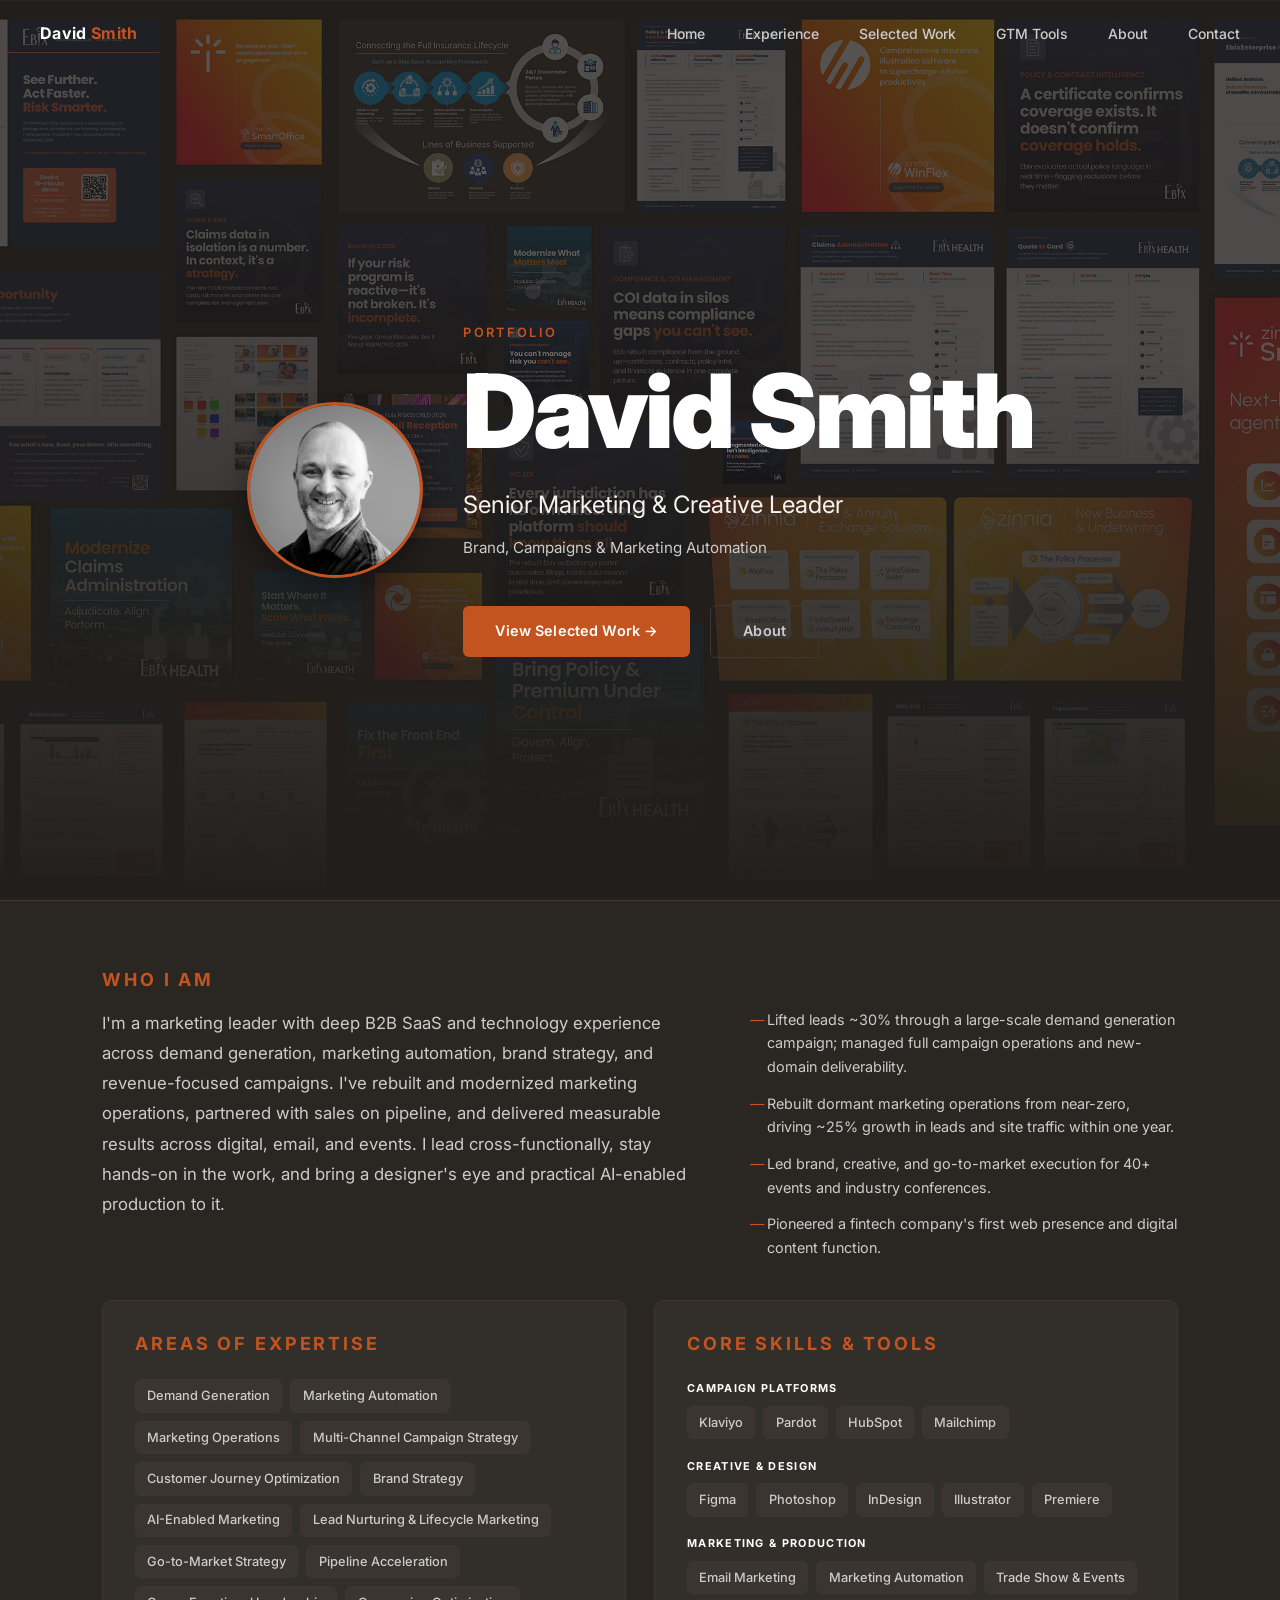
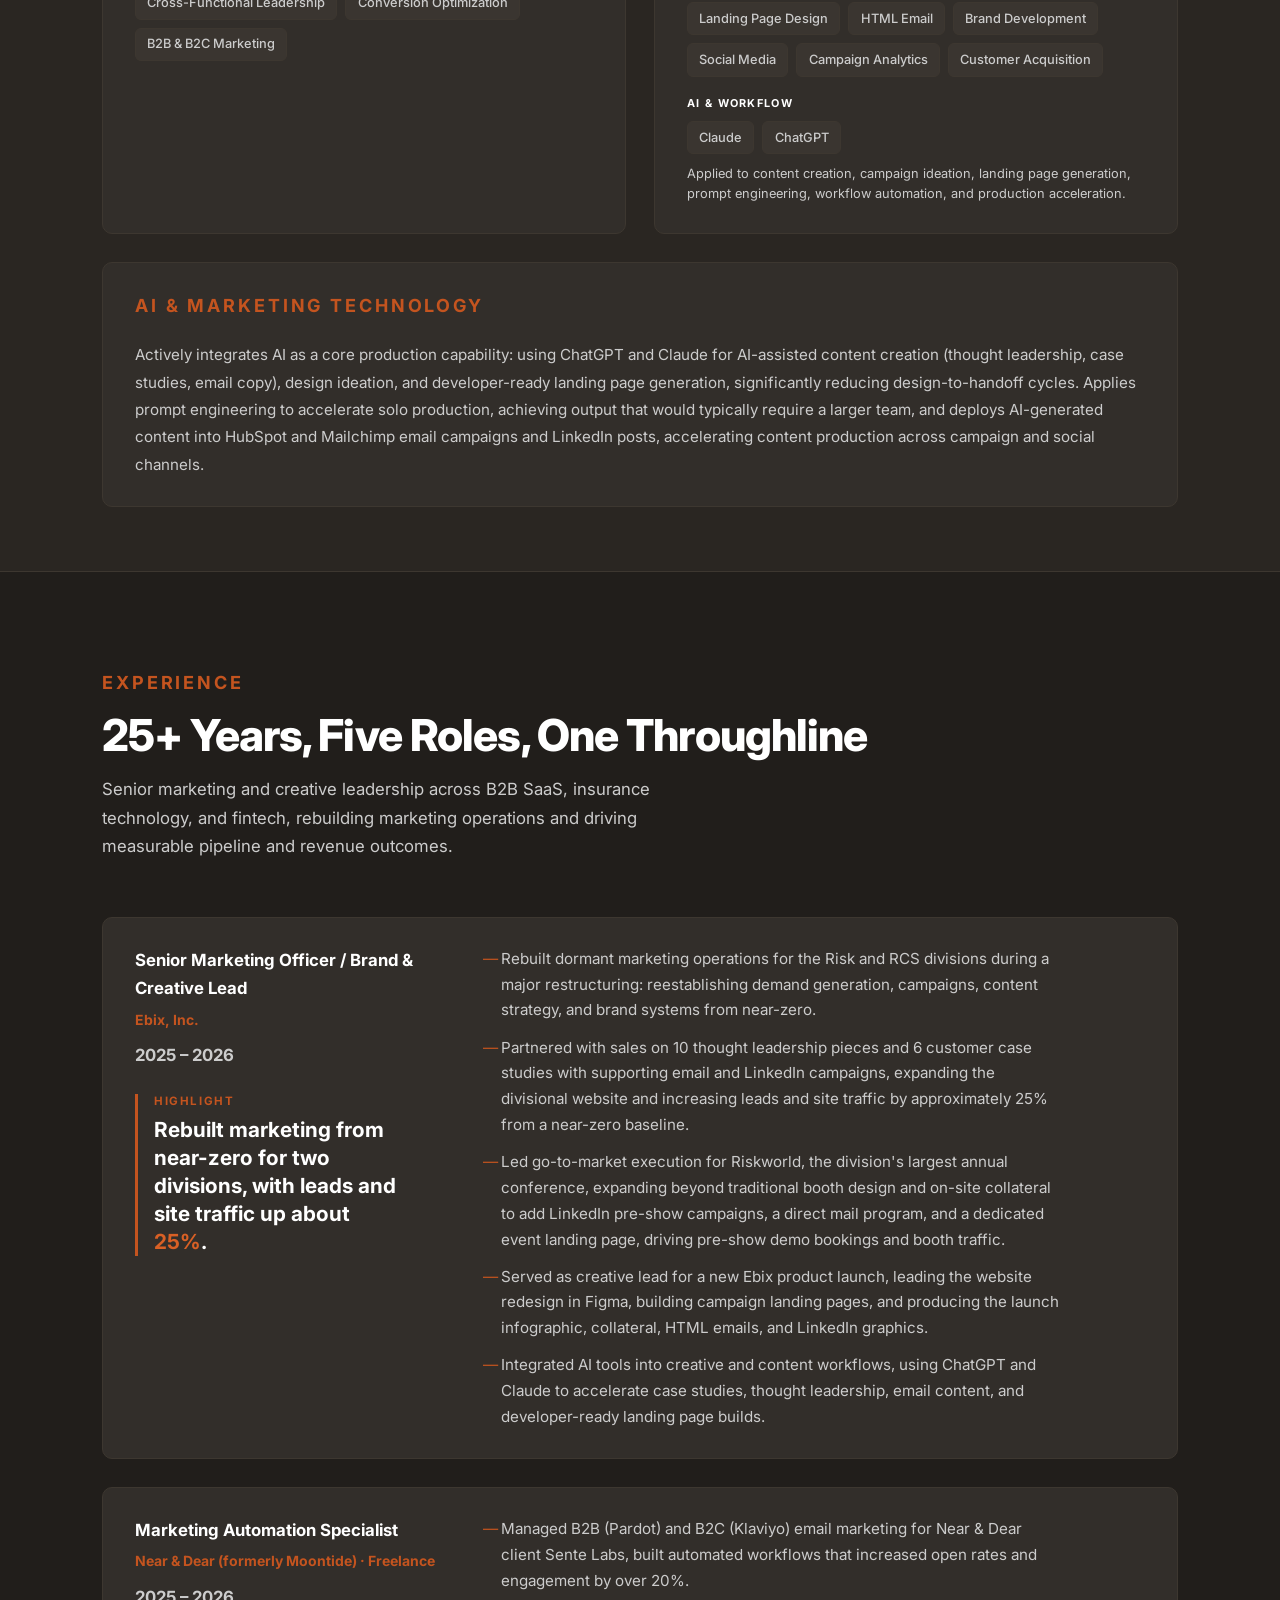
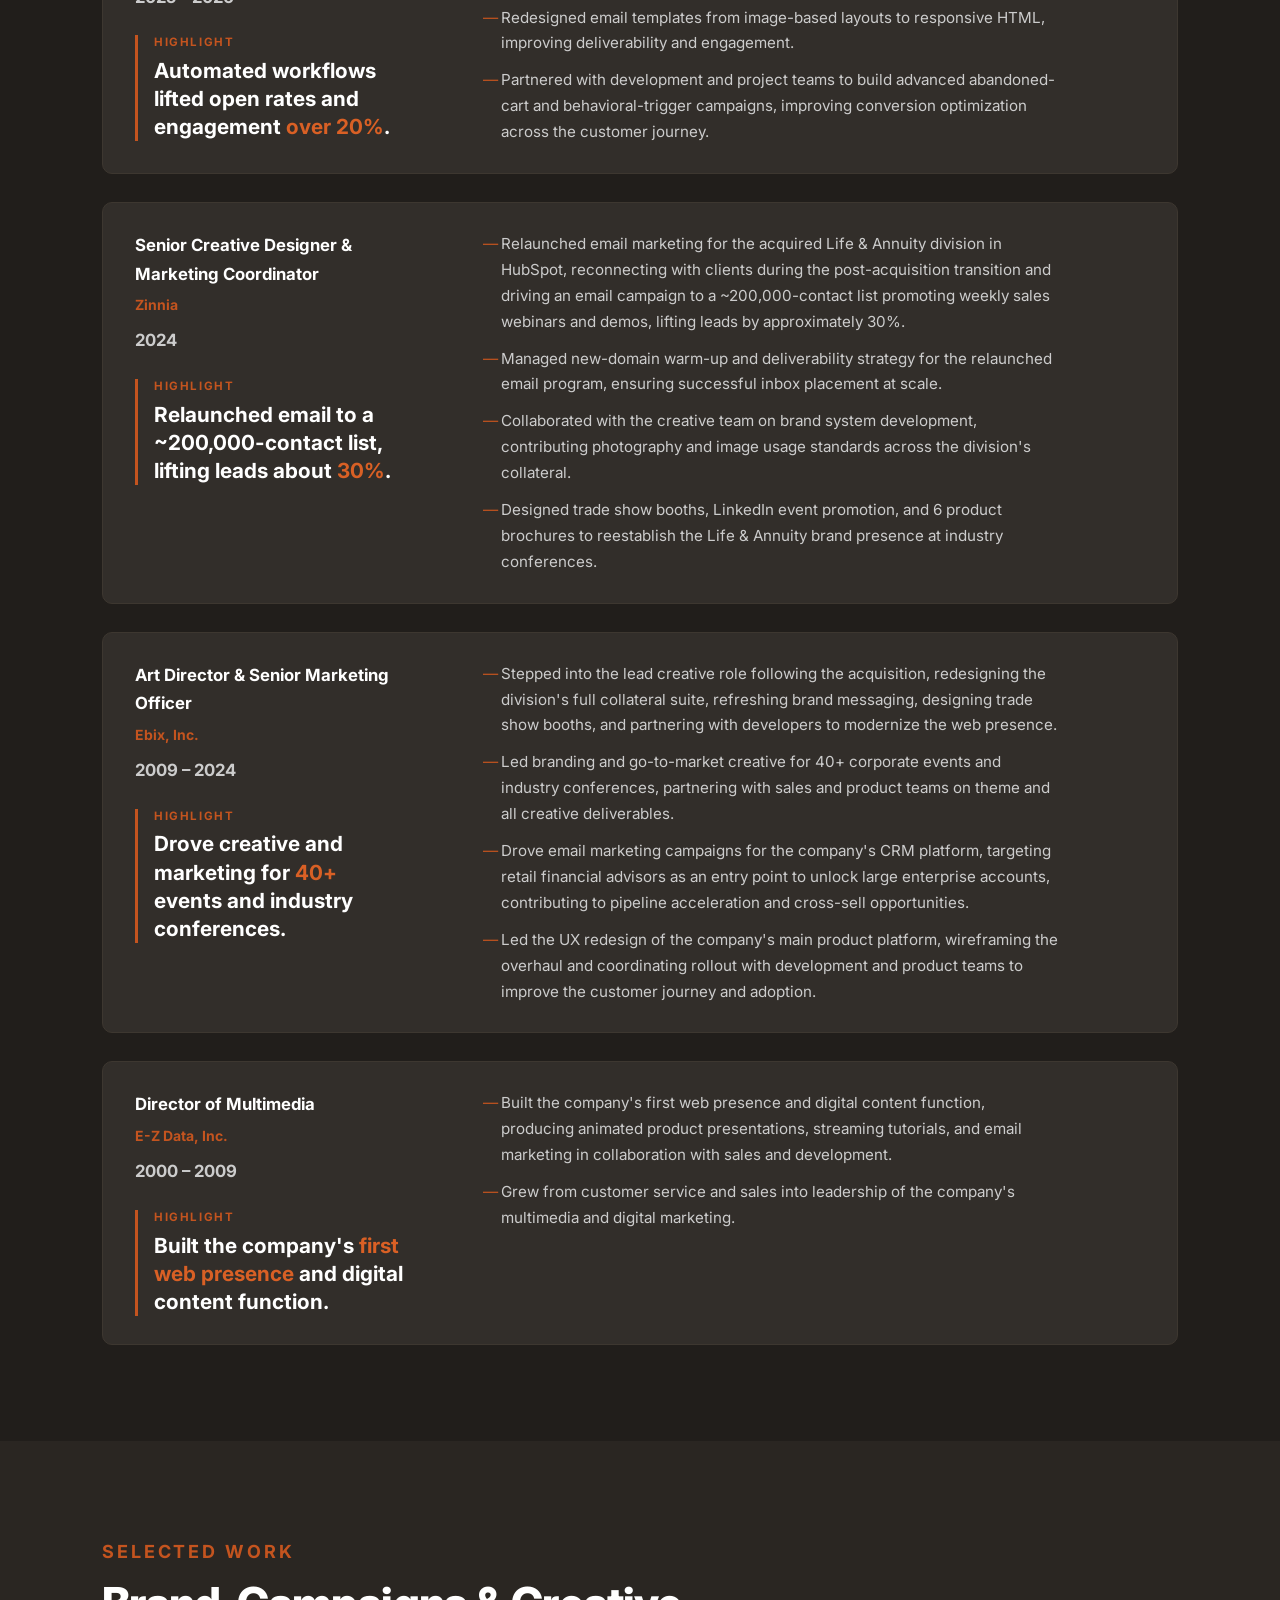
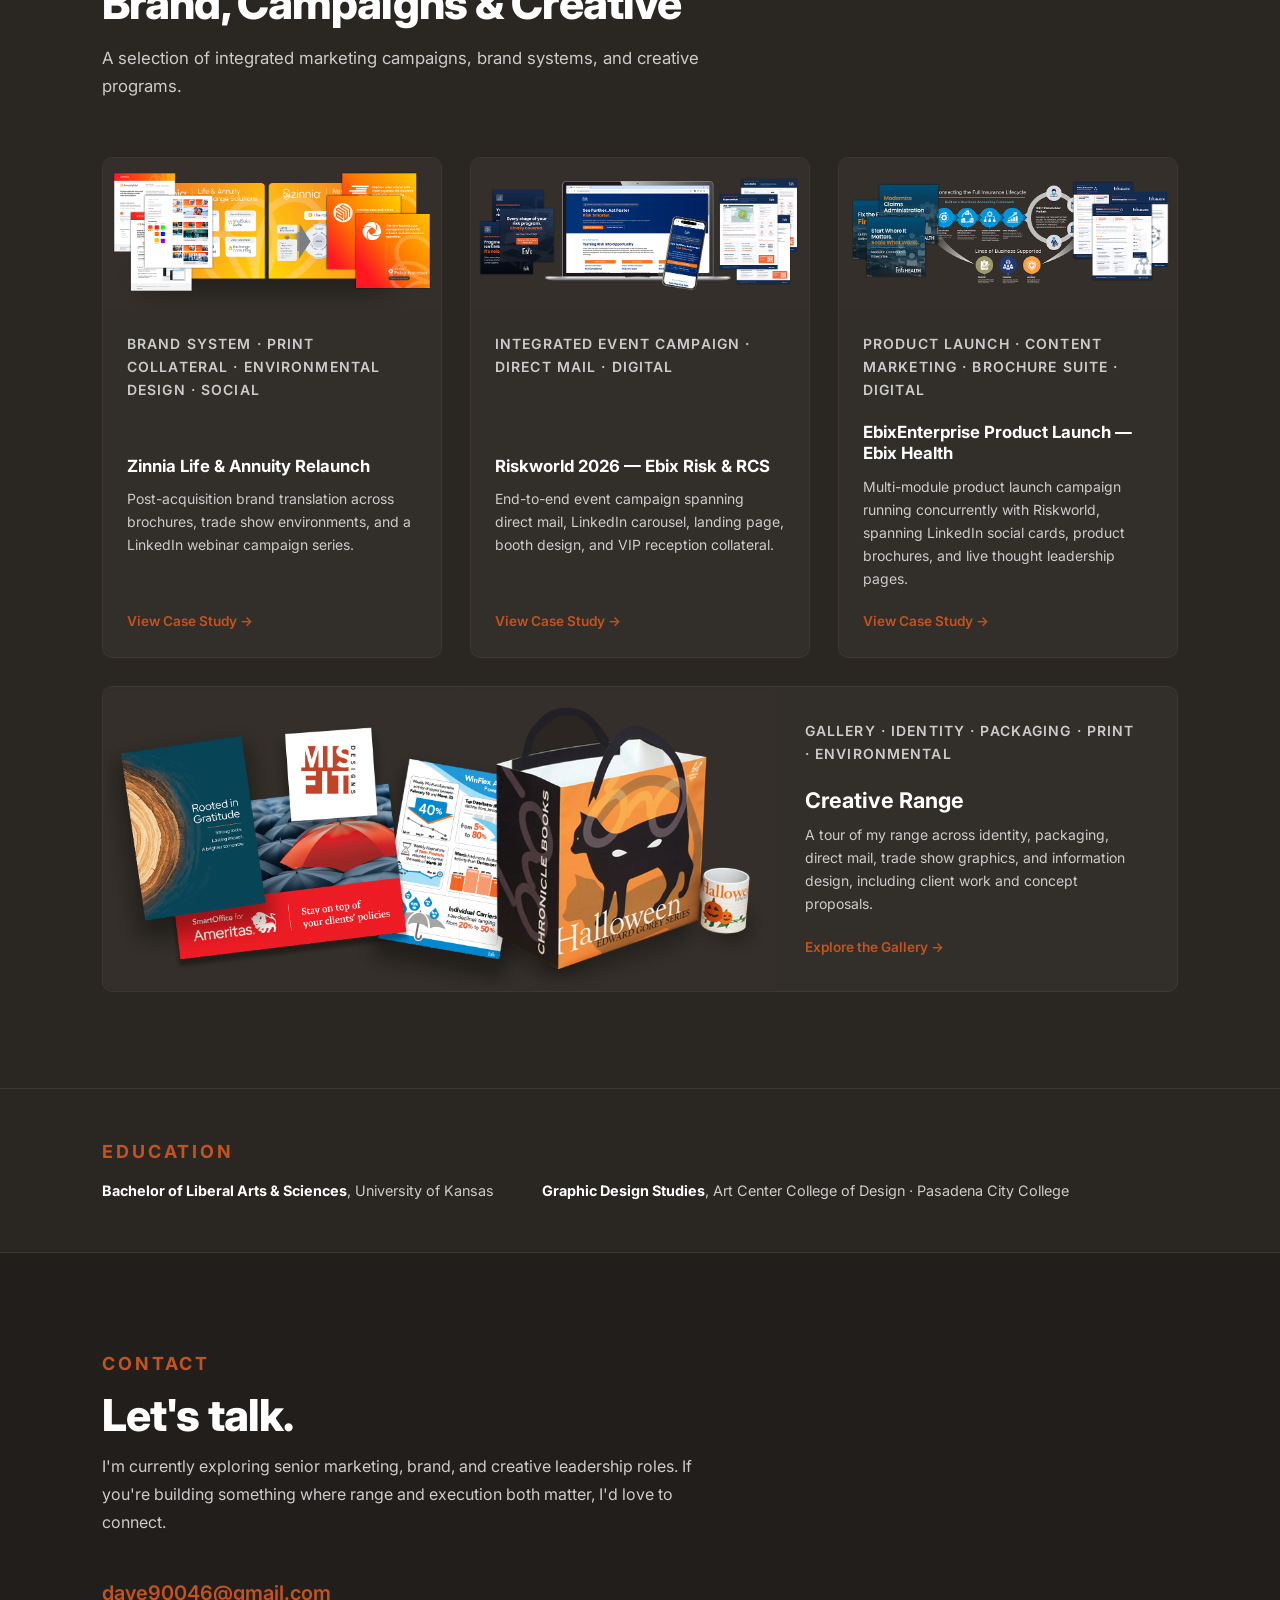
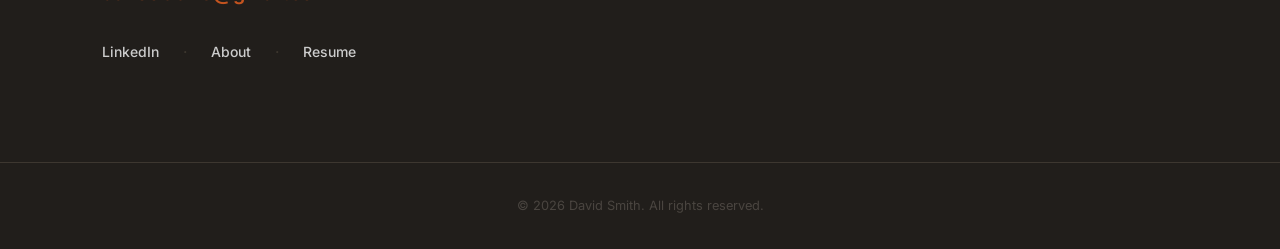
==== commit c5a050fb: "Add resume sections, Experience nav link and Resume download to homepage - Homepage: Summary ("Who I" ====
--- a/index.html
+++ b/index.html
@@ -12,6 +12,7 @@
     <a href="https://davidsmithdesigns.com/" class="nav-logo">David <span>Smith</span></a>
     <ul class="nav-links">
       <li><a href="https://davidsmithdesigns.com/">Home</a></li>
+      <li><a href="#experience">Experience</a></li>
       <li><a href="#selected-work">Selected Work</a></li>
       <li><a href="gtm-tools.html">GTM Tools</a></li>
       <li><a href="about.html">About</a></li>
@@ -38,10 +39,172 @@
     </div>
   </section>
 
+  <!-- SUMMARY -->
+  <section id="summary">
+    <div class="container">
+      <p class="eyebrow eyebrow-lg">Who I Am</p>
+      <div class="summary-grid">
+        <p class="summary-text">I'm a marketing leader with deep B2B SaaS and technology experience across demand generation, marketing automation, brand strategy, and revenue-focused campaigns. I've rebuilt and modernized marketing operations, partnered with sales on pipeline, and delivered measurable results across digital, email, and events. I lead cross-functionally, stay hands-on in the work, and bring a designer's eye and practical AI-enabled production to it.</p>
+        <ul class="summary-points">
+          <li>Lifted leads ~30% through a large-scale demand generation campaign; managed full campaign operations and new-domain deliverability.</li>
+          <li>Rebuilt dormant marketing operations from near-zero, driving ~25% growth in leads and site traffic within one year.</li>
+          <li>Led brand, creative, and go-to-market execution for 40+ events and industry conferences.</li>
+          <li>Pioneered a fintech company's first web presence and digital content function.</li>
+        </ul>
+      </div>
+    </div>
+  </section>
+
+  <!-- EXPERTISE -->
+  <section id="expertise">
+    <div class="container">
+      <div class="tile-grid">
+        <div class="tile">
+          <p class="tile-title">Areas of Expertise</p>
+          <div class="tags">
+            <span class="tag">Demand Generation</span>
+            <span class="tag">Marketing Automation</span>
+            <span class="tag">Marketing Operations</span>
+            <span class="tag">Multi-Channel Campaign Strategy</span>
+            <span class="tag">Customer Journey Optimization</span>
+            <span class="tag">Brand Strategy</span>
+            <span class="tag">AI-Enabled Marketing</span>
+            <span class="tag">Lead Nurturing &amp; Lifecycle Marketing</span>
+            <span class="tag">Go-to-Market Strategy</span>
+            <span class="tag">Pipeline Acceleration</span>
+            <span class="tag">Cross-Functional Leadership</span>
+            <span class="tag">Conversion Optimization</span>
+            <span class="tag">B2B &amp; B2C Marketing</span>
+          </div>
+        </div>
+        <div class="tile">
+          <p class="tile-title">Core Skills &amp; Tools</p>
+          <div class="skill-group">
+            <p class="skill-label">Campaign Platforms</p>
+            <div class="tags"><span class="tag">Klaviyo</span> <span class="tag">Pardot</span> <span class="tag">HubSpot</span> <span class="tag">Mailchimp</span></div>
+          </div>
+          <div class="skill-group">
+            <p class="skill-label">Creative &amp; Design</p>
+            <div class="tags"><span class="tag">Figma</span> <span class="tag">Photoshop</span> <span class="tag">InDesign</span> <span class="tag">Illustrator</span> <span class="tag">Premiere</span></div>
+          </div>
+          <div class="skill-group">
+            <p class="skill-label">Marketing &amp; Production</p>
+            <div class="tags"><span class="tag">Email Marketing</span> <span class="tag">Marketing Automation</span> <span class="tag">Trade Show &amp; Events</span> <span class="tag">Landing Page Design</span> <span class="tag">HTML Email</span> <span class="tag">Brand Development</span> <span class="tag">Social Media</span> <span class="tag">Campaign Analytics</span> <span class="tag">Customer Acquisition</span></div>
+          </div>
+          <div class="skill-group">
+            <p class="skill-label">AI &amp; Workflow</p>
+            <div class="tags"><span class="tag">Claude</span> <span class="tag">ChatGPT</span></div>
+            <p class="skill-note">Applied to content creation, campaign ideation, landing page generation, prompt engineering, workflow automation, and production acceleration.</p>
+          </div>
+        </div>
+      </div>
+      <div class="tile tile-wide">
+        <p class="tile-title">AI &amp; Marketing Technology</p>
+        <p class="tile-text">Actively integrates AI as a core production capability: using ChatGPT and Claude for AI-assisted content creation (thought leadership, case studies, email copy), design ideation, and developer-ready landing page generation, significantly reducing design-to-handoff cycles. Applies prompt engineering to accelerate solo production, achieving output that would typically require a larger team, and deploys AI-generated content into HubSpot and Mailchimp email campaigns and LinkedIn posts, accelerating content production across campaign and social channels.</p>
+      </div>
+    </div>
+  </section>
+
+  <!-- EXPERIENCE -->
+  <section id="experience">
+    <div class="container">
+      <p class="eyebrow eyebrow-lg">Experience</p>
+      <h2 class="section-title">25+ Years, Five Roles, One Throughline</h2>
+      <p class="section-lead">Senior marketing and creative leadership across B2B SaaS, insurance technology, and fintech, rebuilding marketing operations and driving measurable pipeline and revenue outcomes.</p>
+
+      <div class="exp-timeline">
+
+        <article class="exp-entry">
+          <div class="exp-head">
+            <div>
+              <h3 class="exp-role">Senior Marketing Officer / Brand &amp; Creative Lead</h3>
+              <p class="exp-company">Ebix, Inc.</p>
+            </div>
+            <p class="exp-years">2025 – 2026</p>
+            <p class="exp-highlight">Rebuilt marketing from near-zero for two divisions, with leads and site traffic up about <span class="hl-num">25%</span>.</p>
+          </div>
+                      <ul class="exp-bullets">
+            <li>Rebuilt dormant marketing operations for the Risk and RCS divisions during a major restructuring: reestablishing demand generation, campaigns, content strategy, and brand systems from near-zero.</li>
+            <li>Partnered with sales on 10 thought leadership pieces and 6 customer case studies with supporting email and LinkedIn campaigns, expanding the divisional website and increasing leads and site traffic by approximately 25% from a near-zero baseline.</li>
+            <li>Led go-to-market execution for Riskworld, the division's largest annual conference, expanding beyond traditional booth design and on-site collateral to add LinkedIn pre-show campaigns, a direct mail program, and a dedicated event landing page, driving pre-show demo bookings and booth traffic.</li>
+            <li>Served as creative lead for a new Ebix product launch, leading the website redesign in Figma, building campaign landing pages, and producing the launch infographic, collateral, HTML emails, and LinkedIn graphics.</li>
+            <li>Integrated AI tools into creative and content workflows, using ChatGPT and Claude to accelerate case studies, thought leadership, email content, and developer-ready landing page builds.</li>
+          </ul>
+        </article>
+
+        <article class="exp-entry">
+          <div class="exp-head">
+            <div>
+              <h3 class="exp-role">Marketing Automation Specialist</h3>
+              <p class="exp-company">Near &amp; Dear (formerly Moontide) · Freelance</p>
+            </div>
+            <p class="exp-years">2025 – 2026</p>
+            <p class="exp-highlight">Automated workflows lifted open rates and engagement <span class="hl-num">over 20%</span>.</p>
+          </div>
+                      <ul class="exp-bullets">
+            <li>Managed B2B (Pardot) and B2C (Klaviyo) email marketing for Near &amp; Dear client Sente Labs, built automated workflows that increased open rates and engagement by over 20%.</li>
+            <li>Redesigned email templates from image-based layouts to responsive HTML, improving deliverability and engagement.</li>
+            <li>Partnered with development and project teams to build advanced abandoned-cart and behavioral-trigger campaigns, improving conversion optimization across the customer journey.</li>
+          </ul>
+        </article>
+
+        <article class="exp-entry">
+          <div class="exp-head">
+            <div>
+              <h3 class="exp-role">Senior Creative Designer &amp; Marketing Coordinator</h3>
+              <p class="exp-company">Zinnia</p>
+            </div>
+            <p class="exp-years">2024</p>
+            <p class="exp-highlight">Relaunched email to a ~200,000-contact list, lifting leads about <span class="hl-num">30%</span>.</p>
+          </div>
+                      <ul class="exp-bullets">
+            <li>Relaunched email marketing for the acquired Life &amp; Annuity division in HubSpot, reconnecting with clients during the post-acquisition transition and driving an email campaign to a ~200,000-contact list promoting weekly sales webinars and demos, lifting leads by approximately 30%.</li>
+            <li>Managed new-domain warm-up and deliverability strategy for the relaunched email program, ensuring successful inbox placement at scale.</li>
+            <li>Collaborated with the creative team on brand system development, contributing photography and image usage standards across the division's collateral.</li>
+            <li>Designed trade show booths, LinkedIn event promotion, and 6 product brochures to reestablish the Life &amp; Annuity brand presence at industry conferences.</li>
+          </ul>
+        </article>
+
+        <article class="exp-entry">
+          <div class="exp-head">
+            <div>
+              <h3 class="exp-role">Art Director &amp; Senior Marketing Officer</h3>
+              <p class="exp-company">Ebix, Inc.</p>
+            </div>
+            <p class="exp-years">2009 – 2024</p>
+            <p class="exp-highlight">Drove creative and marketing for <span class="hl-num">40+</span> events and industry conferences.</p>
+          </div>
+                      <ul class="exp-bullets">
+            <li>Stepped into the lead creative role following the acquisition, redesigning the division's full collateral suite, refreshing brand messaging, designing trade show booths, and partnering with developers to modernize the web presence.</li>
+            <li>Led branding and go-to-market creative for 40+ corporate events and industry conferences, partnering with sales and product teams on theme and all creative deliverables.</li>
+            <li>Drove email marketing campaigns for the company's CRM platform, targeting retail financial advisors as an entry point to unlock large enterprise accounts, contributing to pipeline acceleration and cross-sell opportunities.</li>
+            <li>Led the UX redesign of the company's main product platform, wireframing the overhaul and coordinating rollout with development and product teams to improve the customer journey and adoption.</li>
+          </ul>
+        </article>
+
+        <article class="exp-entry">
+          <div class="exp-head">
+            <div>
+              <h3 class="exp-role">Director of Multimedia</h3>
+              <p class="exp-company">E-Z Data, Inc.</p>
+            </div>
+            <p class="exp-years">2000 – 2009</p>
+            <p class="exp-highlight">Built the company&#39;s <span class="hl-num">first web presence</span> and digital content function.</p>
+          </div>
+                      <ul class="exp-bullets">
+            <li>Built the company's first web presence and digital content function, producing animated product presentations, streaming tutorials, and email marketing in collaboration with sales and development.</li>
+            <li>Grew from customer service and sales into leadership of the company's multimedia and digital marketing.</li>
+          </ul>
+        </article>
+
+      </div>
+    </div>
+  </section>
+
   <!-- SELECTED WORK -->
   <section id="selected-work">
     <div class="container">
-      <p class="eyebrow">Selected Work</p>
+      <p class="eyebrow eyebrow-lg">Selected Work</p>
       <h2 class="section-title">Brand, Campaigns &amp; Creative</h2>
       <p class="section-lead">A selection of integrated marketing campaigns, brand systems, and creative programs.</p>
 
@@ -111,11 +274,22 @@
     </div>
   </section>
 
+  <!-- EDUCATION -->
+  <section id="education">
+    <div class="container">
+      <p class="eyebrow eyebrow-lg">Education</p>
+      <div class="edu-row">
+        <p class="edu-item"><strong>Bachelor of Liberal Arts &amp; Sciences</strong>, University of Kansas</p>
+        <p class="edu-item"><strong>Graphic Design Studies</strong>, Art Center College of Design &middot; Pasadena City College</p>
+      </div>
+    </div>
+  </section>
+
   <!-- CONTACT -->
   <section id="contact">
     <div class="container">
       <div class="contact-inner">
-        <p class="eyebrow">Contact</p>
+        <p class="eyebrow eyebrow-lg">Contact</p>
         <h2 class="section-title">Let's talk.</h2>
         <p class="contact-sub">I'm currently exploring senior marketing, brand, and creative leadership roles. If you're building something where range and execution both matter, I'd love to connect.</p>
         <a href="mailto:dave90046@gmail.com" class="contact-email">dave90046@gmail.com</a>
@@ -123,6 +297,8 @@
           <a href="https://www.linkedin.com/in/david-smith-4bb11ba/" target="_blank" rel="noopener" class="contact-link">LinkedIn</a>
           <span class="contact-sep">·</span>
           <a href="about.html" class="contact-link">About</a>
+          <span class="contact-sep">·</span>
+          <a href="resume/David-Smith-Resume.pdf" class="contact-link" download>Resume</a>
         </div>
       </div>
     </div>
--- a/styles.css
+++ b/styles.css
@@ -1295,3 +1295,67 @@
   .work-card-wide .card-body { padding: 1.5rem; }
   .range-grid { grid-template-columns: 1fr; }
 }
+
+/* ─────────────────────────────────────────────
+   HOMEPAGE RESUME SECTIONS
+   Summary, Expertise, Experience, Education
+   (.tile rules are scoped to #expertise because the
+   Creative Range page already uses img.tile)
+   ───────────────────────────────────────────── */
+
+.eyebrow-lg { font-size: 1.125rem; }
+
+/* ── Summary ── */
+#summary { background: var(--bg); border-top: 1px solid var(--border); padding: 4rem 0 2.5rem; }
+.summary-grid { display: grid; grid-template-columns: 1.4fr 1fr; gap: 3rem; align-items: start; }
+.summary-text { font-size: 1.05rem; color: var(--text-2); line-height: 1.8; }
+.summary-points { list-style: none; display: flex; flex-direction: column; gap: 0.8rem; }
+.summary-points li { font-size: 0.9rem; color: var(--text-2); line-height: 1.65; padding-left: 1.1rem; position: relative; }
+.summary-points li::before { content: '—'; position: absolute; left: 0; color: var(--accent); }
+
+/* ── Expertise / Skills tiles ── */
+#expertise { background: var(--bg); padding: 0 0 4rem; }
+#expertise .tile-wide { margin-top: 1.75rem; }
+#expertise .tile-text { font-size: 0.95rem; color: var(--text-2); line-height: 1.8; }
+#expertise .tile-grid { display: grid; grid-template-columns: 1fr 1fr; gap: 1.75rem; }
+#expertise .tile { background: var(--bg-card); border: 1px solid var(--border); border-radius: 10px; padding: 1.75rem 2rem; }
+#expertise .tile-title { font-size: 1.125rem; font-weight: 700; letter-spacing: 0.16em; text-transform: uppercase; color: var(--accent); margin-bottom: 1.25rem; }
+.tags { display: flex; flex-wrap: wrap; gap: 0.5rem; }
+.tag { font-size: 0.8rem; font-weight: 500; color: var(--text-2); background: var(--bg-card2); border: 1px solid var(--border); border-radius: var(--radius); padding: 0.3rem 0.7rem; }
+.skill-group + .skill-group { margin-top: 1.1rem; }
+.skill-label { font-size: 0.68rem; font-weight: 700; letter-spacing: 0.12em; text-transform: uppercase; color: var(--text); margin-bottom: 0.5rem; }
+.skill-note { font-size: 0.8rem; color: var(--text-2); line-height: 1.6; margin-top: 0.6rem; }
+
+/* ── Experience ── */
+#experience { background: var(--bg-dark); border-top: 1px solid var(--border); }
+.exp-timeline { display: flex; flex-direction: column; gap: 1.75rem; }
+.exp-entry { background: var(--bg-card); border: 1px solid var(--border); border-radius: 10px; padding: 1.75rem 2rem; transition: border-color 0.25s; display: grid; grid-template-columns: 300px minmax(0, 36rem); gap: 3rem; align-items: start; }
+.exp-entry:hover { border-color: var(--accent); }
+.exp-head { display: flex; flex-direction: column; align-items: flex-start; gap: 0.6rem; }
+.exp-role { font-size: 1.05rem; font-weight: 700; color: var(--text); margin-bottom: 0.3rem; }
+.exp-company { font-size: 0.875rem; color: var(--accent); font-weight: 700; }
+.exp-years { font-size: 1.05rem; font-weight: 700; color: var(--text-2); white-space: nowrap; }
+.exp-highlight { margin-top: 0.9rem; padding-left: 1rem; border-left: 3px solid var(--accent); font-size: 1.3rem; font-weight: 700; color: var(--text); line-height: 1.35; max-width: 17rem; }
+.hl-num { color: var(--accent-h); }
+.exp-highlight::before { content: 'Highlight'; display: block; font-size: 0.72rem; font-weight: 700; letter-spacing: 0.14em; text-transform: uppercase; color: var(--accent); margin-bottom: 0.4rem; }
+.exp-bullets { list-style: none; display: flex; flex-direction: column; gap: 0.7rem; }
+.exp-bullets li { font-size: 0.95rem; color: var(--text-2); line-height: 1.7; padding-left: 1.1rem; position: relative; }
+.exp-bullets li::before { content: '—'; position: absolute; left: 0; color: var(--accent); }
+
+/* ── Education ── */
+#education { background: var(--bg); border-top: 1px solid var(--border); padding: 3rem 0; }
+.edu-row { display: flex; gap: 3rem; flex-wrap: wrap; align-items: baseline; }
+.edu-item { font-size: 0.9rem; color: var(--text-2); }
+.edu-item strong { color: var(--text); font-weight: 700; }
+
+@media (max-width: 900px) {
+  .exp-entry { grid-template-columns: 1fr; gap: 1.25rem; }
+  .exp-head { padding-bottom: 1.1rem; border-bottom: 1px solid var(--border); }
+  .exp-bullets { max-width: none; }
+  .exp-highlight { max-width: none; font-size: 1.2rem; }
+}
+@media (max-width: 768px) {
+  .summary-grid, #expertise .tile-grid { grid-template-columns: 1fr; gap: 2rem; }
+  #expertise .tile { padding: 1.5rem; }
+  .exp-entry { padding: 1.5rem; }
+}
